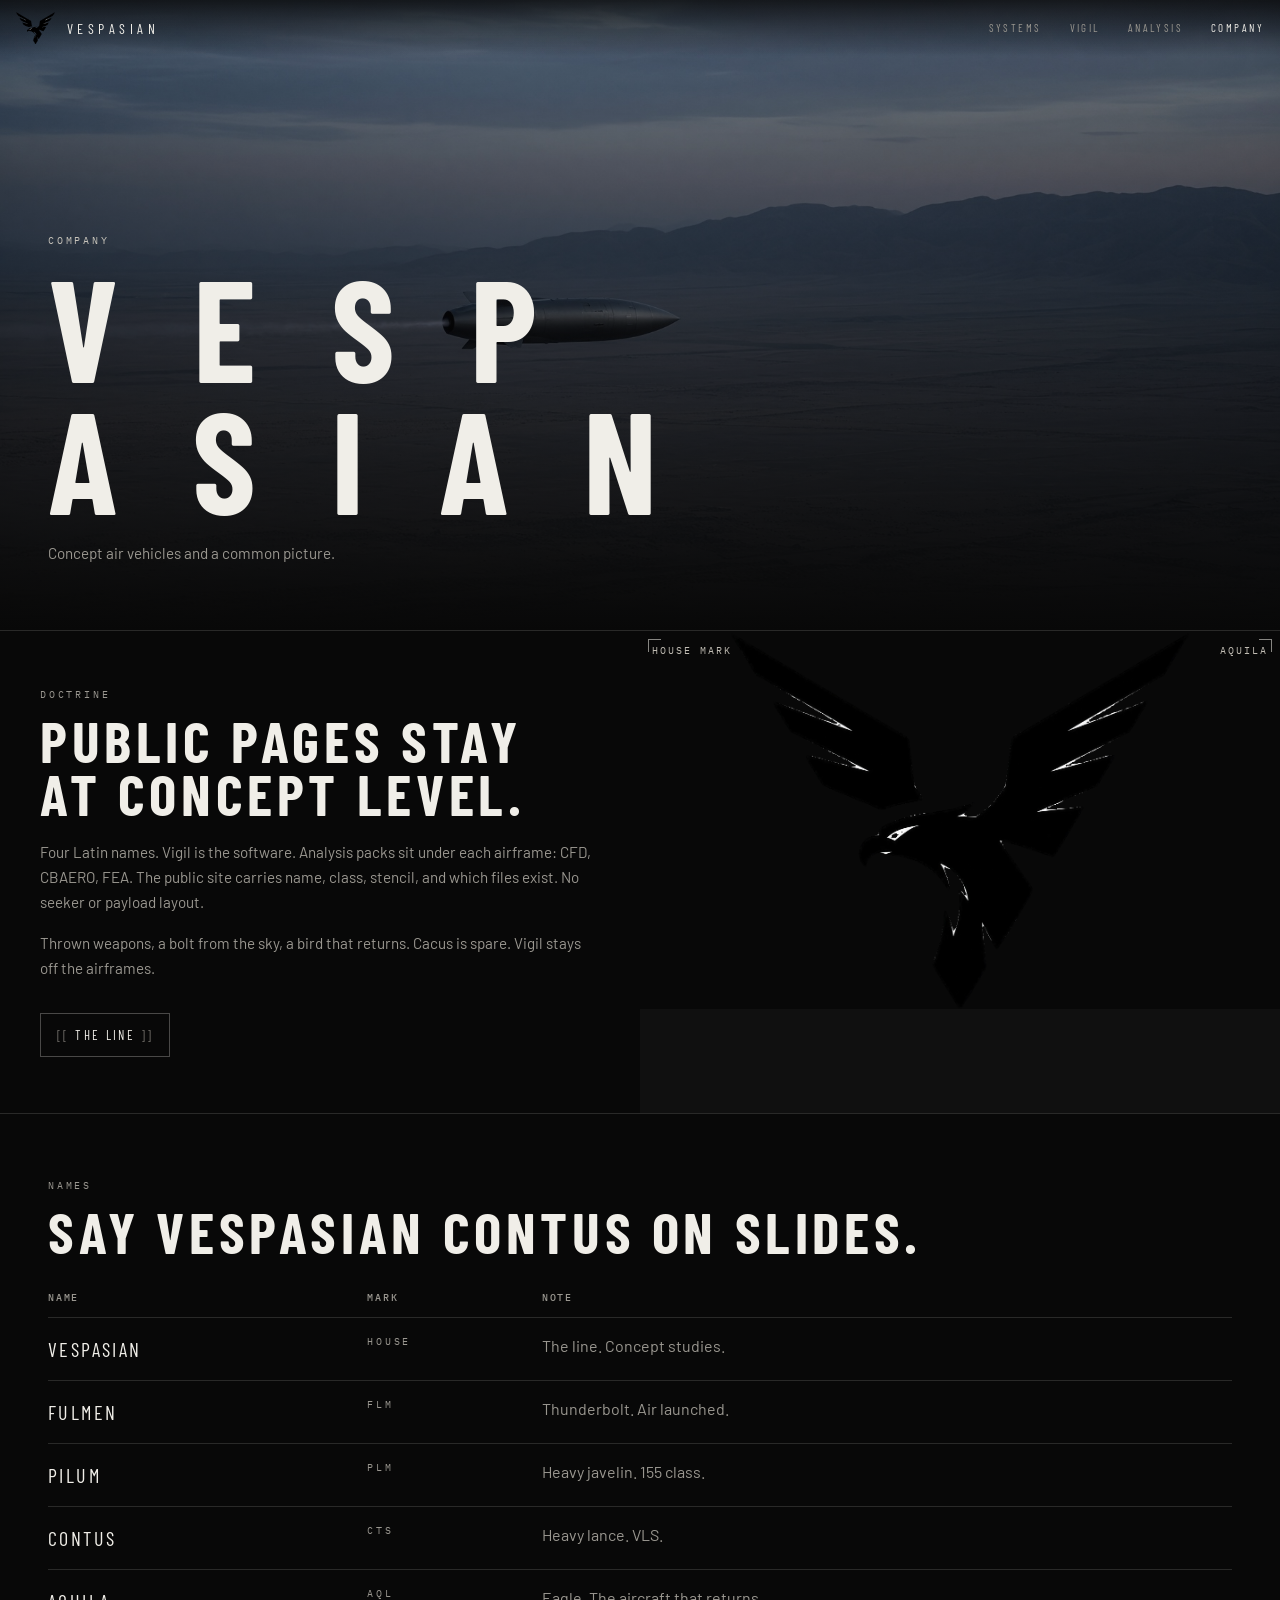
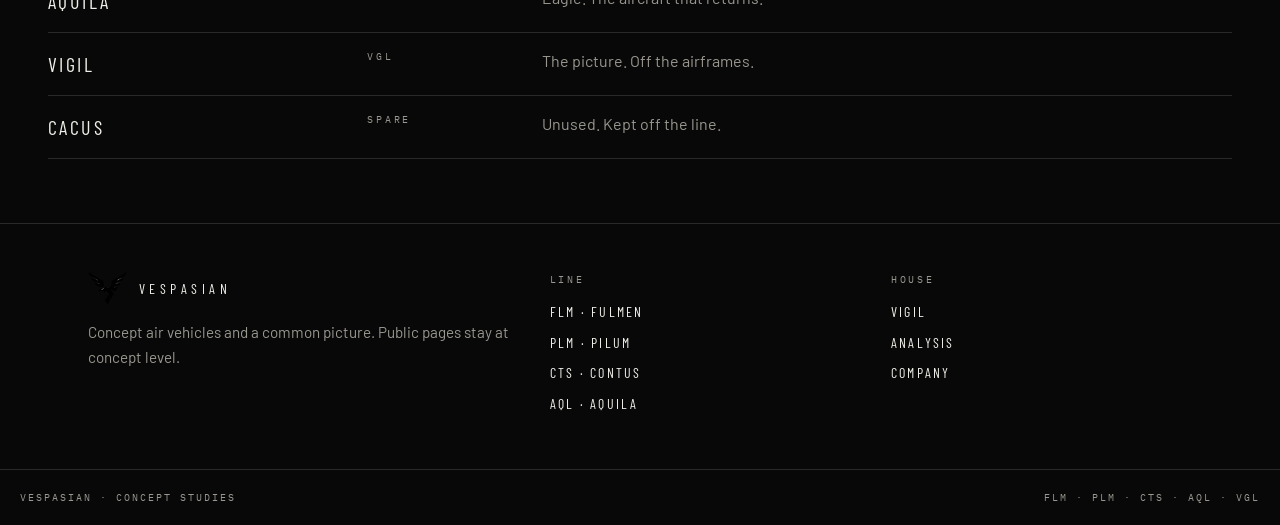
==== company/index.html @ 22c021a6 "Publish VESPASIAN concept site as GitHub Pages homepage Replace the single-file study page with the " ====
<!DOCTYPE html>
<html lang="en">
<head>
  <meta charset="utf-8">
  <meta name="viewport" content="width=device-width, initial-scale=1">
  <title>Company · VESPASIAN</title>
  <meta name="description" content="Vespasian. Concept air vehicles and a common picture.">
  <meta property="og:title" content="VESPASIAN">
  <meta property="og:description" content="Vespasian. Concept air vehicles and a common picture.">
  <meta property="og:image" content="/og.jpg">
  <meta property="og:type" content="website">
  <meta name="twitter:card" content="summary_large_image">
  <link rel="icon" href="/favicon.svg" type="image/svg+xml">
  <link rel="preconnect" href="https://fonts.googleapis.com">
  <link rel="preconnect" href="https://fonts.gstatic.com" crossorigin>
  <link href="https://fonts.googleapis.com/css2?family=Barlow+Condensed:wght@500;600&family=Barlow:wght@400;500&family=IBM+Plex+Mono:wght@400;500&display=swap" rel="stylesheet">
  <link rel="stylesheet" href="/css/site.css">
</head>
<body>

<header class="site-header" data-header>
  <div class="header-bar">
    <a class="brand" href="/">
      <img src="/logo-eagle.png" alt="">
      <span>Vespasian</span>
    </a>
    <nav class="nav-desktop">
      <a href="/systems/" class="">Systems</a><a href="/vigil/" class="">Vigil</a><a href="/analysis/" class="">Analysis</a><a href="/company/" class="is-active">Company</a>
    </nav>
    <button class="menu-btn" type="button" data-menu aria-expanded="false" aria-label="Open menu">
      <svg viewBox="0 0 24 24"><path d="M4 7h16M4 12h16M4 17h16"/></svg>
    </button>
  </div>
  <div class="nav-mobile" data-nav-mobile>
    <a class="big" href="/systems/">Systems</a><a class="big" href="/vigil/">Vigil</a><a class="big" href="/analysis/">Analysis</a><a class="big" href="/company/">Company</a>
    <div class="nav-grid">
      <a href="/systems/fulmen/"><div class="kicker">FLM</div><div class="display" style="font-size:1.5rem;letter-spacing:.1em;margin-top:.25rem">Fulmen</div></a><a href="/systems/pilum/"><div class="kicker">PLM</div><div class="display" style="font-size:1.5rem;letter-spacing:.1em;margin-top:.25rem">Pilum</div></a><a href="/systems/contus/"><div class="kicker">CTS</div><div class="display" style="font-size:1.5rem;letter-spacing:.1em;margin-top:.25rem">Contus</div></a><a href="/systems/aquila/"><div class="kicker">AQL</div><div class="display" style="font-size:1.5rem;letter-spacing:.1em;margin-top:.25rem">Aquila</div></a>
    </div>
  </div>
</header>

<main>
  <section class="hero short">
    <img class="hero-media" src="/images/hero-range.jpg" alt="">
    <div class="hero-shade"></div>
    <div class="hero-copy">
      <div class="kicker accent">Company</div>
      <h1>V E S P A S I A N</h1>
      <p class="lede mt-4">Concept air vehicles and a common picture.</p>
    </div>
  </section>
  <section class="split split-2">
    <div class="split-copy">
      <div class="kicker">Doctrine</div>
      <h2 class="title-lg mt-3">Public pages stay at concept level.</h2>
      <p class="lede mt-5">Four Latin names. Vigil is the software. Analysis packs sit under each airframe: CFD, CBAERO, FEA. The public site carries name, class, stencil, and which files exist. No seeker or payload layout.</p>
      <p class="lede mt-4">Thrown weapons, a bolt from the sky, a bird that returns. Cacus is spare. Vigil stays off the airframes.</p>
      <div class="actions"><a class="bracket" href="/systems/">The line</a></div>
    </div>
    <div class="frame "><span class="frame-label">House mark</span><span class="frame-meta">Aquila</span><div style="min-height:42vh;display:flex;align-items:center;justify-content:center;background:var(--bg)"><img src="/logo-eagle.png" alt="Vespasian eagle" style="height:12rem;width:auto"></div></div>
  </section>
  <section class="wrap" style="border-top:1px solid var(--line)">
    <div class="kicker">Names</div>
    <h2 class="title-lg mt-3">Say Vespasian Contus on slides.</h2>
    <div class="scroll mt-5">
      <table>
        <thead><tr><th>Name</th><th>Mark</th><th>Note</th></tr></thead>
        <tbody>
          <tr><td class="name">Vespasian</td><td class="kicker">House</td><td class="muted">The line. Concept studies.</td></tr>
          <tr><td class="name">Fulmen</td><td class="kicker">FLM</td><td class="muted">Thunderbolt. Air launched.</td></tr>
          <tr><td class="name">Pilum</td><td class="kicker">PLM</td><td class="muted">Heavy javelin. 155 class.</td></tr>
          <tr><td class="name">Contus</td><td class="kicker">CTS</td><td class="muted">Heavy lance. VLS.</td></tr>
          <tr><td class="name">Aquila</td><td class="kicker">AQL</td><td class="muted">Eagle. The aircraft that returns.</td></tr>
          <tr><td class="name">Vigil</td><td class="kicker">VGL</td><td class="muted">The picture. Off the airframes.</td></tr>
          <tr><td class="name">Cacus</td><td class="kicker">Spare</td><td class="muted">Unused. Kept off the line.</td></tr>
        </tbody>
      </table>
    </div>
  </section>
</main>

<footer class="site-footer">
  <div class="foot-grid">
    <div>
      <div class="brand"><img src="/logo-eagle.png" alt=""><span>Vespasian</span></div>
      <p class="lede mt-4">Concept air vehicles and a common picture. Public pages stay at concept level.</p>
    </div>
    <div>
      <div class="kicker">Line</div>
      <ul><li><a href="/systems/fulmen/">FLM · Fulmen</a></li><li><a href="/systems/pilum/">PLM · Pilum</a></li><li><a href="/systems/contus/">CTS · Contus</a></li><li><a href="/systems/aquila/">AQL · Aquila</a></li></ul>
    </div>
    <div>
      <div class="kicker">House</div>
      <ul>
        <li><a href="/vigil/">Vigil</a></li>
        <li><a href="/analysis/">Analysis</a></li>
        <li><a href="/company/">Company</a></li>
      </ul>
    </div>
  </div>
  <div class="foot-bar">
    <span>Vespasian · concept studies</span>
    <span>FLM · PLM · CTS · AQL · VGL</span>
  </div>
</footer>
<script type="module" src="/js/site.js"></script>
</body>
</html>
---- css/site.css ----
:root {
  --bg: #080808;
  --bg-elevated: #101010;
  --fg: #f0eee8;
  --muted: #9a9790;
  --subtle: #6e6b66;
  --line: color-mix(in oklab, #f0eee8 14%, transparent);
  --line-strong: color-mix(in oklab, #f0eee8 28%, transparent);
  --accent: #c8c4bb;
  --font-display: "Barlow Condensed", "Arial Narrow", sans-serif;
  --font-sans: "Barlow", "Segoe UI", sans-serif;
  --font-mono: "IBM Plex Mono", ui-monospace, "SF Mono", monospace;
}

* { box-sizing: border-box; }
html { -webkit-font-smoothing: antialiased; background: var(--bg); color: var(--fg); scroll-behavior: smooth; }
body { margin: 0; background: var(--bg); color: var(--fg); font-family: var(--font-sans); line-height: 1.5; }
img, video { max-width: 100%; display: block; }
button { font: inherit; color: inherit; background: none; border: 0; cursor: pointer; }
a { color: inherit; text-decoration: none; }
h1, h2, h3, h4 {
  font-family: var(--font-display);
  text-transform: uppercase;
  letter-spacing: 0.08em;
  line-height: 0.92;
  text-wrap: balance;
  margin: 0;
}
p { margin: 0; text-wrap: pretty; }
::selection { background: var(--fg); color: var(--bg); }

.kicker {
  font-family: var(--font-mono);
  font-size: 10px;
  letter-spacing: 0.28em;
  text-transform: uppercase;
  color: var(--muted);
}
.kicker.accent { color: var(--accent); }
.lede { max-width: 36rem; font-size: 0.95rem; line-height: 1.65; color: var(--muted); }
.muted { color: var(--muted); }
.display { font-family: var(--font-display); text-transform: uppercase; }

.wrap { padding: 4rem 1.25rem; }
@media (min-width: 640px) { .wrap { padding-left: 2rem; padding-right: 2rem; } }
@media (min-width: 1024px) { .wrap { padding-left: 3rem; padding-right: 3rem; } }

.site-header {
  position: fixed; inset: 0 0 auto; z-index: 50;
  background: linear-gradient(to bottom, color-mix(in oklab, var(--bg) 80%, transparent), transparent);
  transition: background 0.2s, border-color 0.2s;
}
.site-header.is-scrolled,
.site-header.is-open {
  background: color-mix(in oklab, var(--bg) 95%, transparent);
  border-bottom: 1px solid var(--line);
}
.header-bar {
  display: flex; align-items: center; justify-content: space-between;
  height: 3.5rem; padding: 0 1rem; gap: 1rem;
}
.brand { display: flex; align-items: center; gap: 0.75rem; }
.brand img { height: 2rem; width: auto; }
.brand span { font-family: var(--font-display); font-size: 0.875rem; letter-spacing: 0.32em; text-transform: uppercase; }
.nav-desktop { display: none; gap: 1.75rem; }
.nav-desktop a {
  font-family: var(--font-display);
  font-size: 11px;
  letter-spacing: 0.22em;
  text-transform: uppercase;
  color: var(--muted);
}
.nav-desktop a:hover,
.nav-desktop a.is-active { color: var(--fg); }
.menu-btn {
  width: 2.75rem; height: 2.75rem;
  border: 1px solid var(--line);
  display: inline-flex; align-items: center; justify-content: center;
}
.menu-btn svg { width: 1rem; height: 1rem; stroke: currentColor; fill: none; stroke-width: 1.6; }
.nav-mobile {
  display: none;
  min-height: calc(100svh - 3.5rem);
  background: var(--bg);
  padding: 1.5rem 1.5rem 2.5rem;
  flex-direction: column;
}
.site-header.is-open .nav-mobile { display: flex; }
.nav-mobile a.big {
  display: block;
  font-family: var(--font-display);
  font-size: 1.875rem;
  letter-spacing: 0.12em;
  text-transform: uppercase;
  border-bottom: 1px solid var(--line);
  padding: 1rem 0;
}
.nav-grid { margin-top: 2rem; display: grid; grid-template-columns: 1fr 1fr; gap: 1px; background: var(--line); }
.nav-grid a { background: var(--bg); padding: 1.25rem 1rem; }
@media (min-width: 768px) {
  .nav-desktop { display: flex; }
  .menu-btn, .nav-mobile { display: none !important; }
}

.hero {
  position: relative;
  min-height: 100svh;
  display: flex;
  align-items: flex-end;
  overflow: hidden;
}
.hero.mid { min-height: 78svh; }
.hero.short { min-height: 70svh; }
.hero-media { position: absolute; inset: 0; width: 100%; height: 100%; object-fit: cover; }
.hero-shade { position: absolute; inset: 0; background: linear-gradient(to top, var(--bg), color-mix(in oklab, var(--bg) 55%, transparent) 50%, color-mix(in oklab, var(--bg) 20%, transparent)); }
.hero-copy { position: relative; z-index: 1; width: 100%; padding: 6rem 1.25rem 4rem; }
@media (min-width: 640px) { .hero-copy { padding-left: 2rem; padding-right: 2rem; } }
@media (min-width: 1024px) { .hero-copy { padding-left: 3rem; padding-right: 3rem; } }
.hero h1 {
  margin-top: 0.75rem;
  font-size: clamp(3.2rem, 12vw, 9rem);
  letter-spacing: 0.16em;
}
.hero .sub {
  margin-top: 0.5rem;
  font-family: var(--font-display);
  letter-spacing: 0.34em;
  text-transform: uppercase;
  color: var(--muted);
  font-size: 0.95rem;
}

.ticker {
  display: flex; flex-wrap: wrap; align-items: center; justify-content: space-between;
  gap: 0.75rem; border-block: 1px solid var(--line);
  padding: 0.75rem 1.25rem;
  font-family: var(--font-mono); font-size: 10px; letter-spacing: 0.22em;
  text-transform: uppercase; color: var(--muted);
}

.split { display: grid; border-top: 1px solid var(--line); }
@media (min-width: 1024px) { .split-2 { grid-template-columns: 1fr 1fr; } }
.split > * { min-width: 0; }
.split-copy { display: flex; flex-direction: column; justify-content: center; padding: 3.5rem 1.25rem; }
@media (min-width: 640px) { .split-copy { padding: 3.5rem 2.5rem; } }

.frame {
  position: relative;
  overflow: hidden;
  min-height: 48vh;
  background: var(--bg-elevated);
}
.frame img, .frame canvas, .frame video { width: 100%; height: 100%; object-fit: cover; min-height: inherit; }
.frame-label, .frame-meta {
  position: absolute; z-index: 2;
  font-family: var(--font-mono); font-size: 10px; letter-spacing: 0.2em;
  text-transform: uppercase; color: var(--accent);
  mix-blend-mode: difference;
}
.frame-label { top: 0.75rem; left: 0.75rem; }
.frame-meta { top: 0.75rem; right: 0.75rem; }
.frame::before, .frame::after {
  content: ""; position: absolute; z-index: 2; width: 12px; height: 12px;
  border: 1px solid color-mix(in oklab, var(--fg) 55%, transparent);
  pointer-events: none;
}
.frame::before { top: 8px; left: 8px; border-right: 0; border-bottom: 0; }
.frame::after { top: 8px; right: 8px; border-left: 0; border-bottom: 0; }

.bracket {
  display: inline-flex; align-items: center; justify-content: center;
  min-height: 2.75rem; padding: 0 1rem;
  font-family: var(--font-display); font-size: 13px; letter-spacing: 0.18em;
  text-transform: uppercase;
  border: 1px solid var(--line-strong);
  gap: 0.35rem;
}
.bracket::before { content: "[["; color: var(--subtle); }
.bracket::after { content: "]]"; color: var(--subtle); }
.bracket:hover { background: var(--fg); color: var(--bg); }
.bracket.solid { background: var(--fg); color: var(--bg); border-color: var(--fg); }
.bracket.solid:hover { background: transparent; color: var(--fg); }
.actions { display: flex; flex-wrap: wrap; gap: 0.75rem; margin-top: 2rem; }

.specs {
  display: grid; grid-template-columns: 1fr 1fr; gap: 1px; background: var(--line);
  margin-top: 2rem;
}
.specs > div { background: var(--bg); padding: 1.1rem 1rem; }
.specs dt { font-family: var(--font-mono); font-size: 10px; letter-spacing: 0.22em; text-transform: uppercase; color: var(--muted); }
.specs dd { margin: 0.35rem 0 0; font-family: var(--font-display); font-size: 1.5rem; letter-spacing: 0.06em; text-transform: uppercase; }

.hl { display: grid; grid-template-columns: 1fr 1fr; gap: 1px; background: var(--line); }
.hl > div { background: var(--bg); padding: 2rem 1.25rem; }
.hl dt { font-family: var(--font-mono); font-size: 10px; letter-spacing: 0.22em; text-transform: uppercase; color: var(--muted); }
.hl dd { margin: 0.5rem 0 0; font-family: var(--font-display); font-size: 1.875rem; letter-spacing: 0.06em; text-transform: uppercase; }

.cards { display: grid; gap: 1px; background: var(--line); }
@media (min-width: 768px) { .cards-3 { grid-template-columns: repeat(3, 1fr); } .cards-2 { grid-template-columns: 1fr 1fr; } }
.cards article { background: var(--bg); padding: 2rem 1.25rem; }
.cards h3 { font-size: 1.5rem; letter-spacing: 0.1em; margin-top: 1rem; }

.line-grid { display: grid; border-top: 1px solid var(--line); }
@media (min-width: 640px) { .line-grid { grid-template-columns: 1fr 1fr; } }
.line-card { border-bottom: 1px solid var(--line); color: inherit; }
@media (min-width: 640px) { .line-card:nth-child(odd) { border-right: 1px solid var(--line); } }
.line-card img { height: 42vh; width: 100%; object-fit: cover; transition: transform 0.5s; }
.line-card:hover img { transform: scale(1.03); }
.line-card .cap { border-top: 1px solid var(--line); padding: 1.5rem 1.25rem; }
.line-card h2 { margin-top: 0.5rem; font-size: 2.25rem; letter-spacing: 0.16em; }

.gallery { display: grid; gap: 1px; background: var(--line); }
@media (min-width: 768px) { .gallery { grid-template-columns: repeat(3, 1fr); } }
.gallery figure { margin: 0; background: var(--bg); }
.gallery img { height: 36vh; width: 100%; object-fit: cover; }
.gallery figcaption {
  padding: 0.85rem 1rem;
  font-family: var(--font-mono); font-size: 10px; letter-spacing: 0.18em;
  text-transform: uppercase; color: var(--muted);
}

table { width: 100%; border-collapse: collapse; min-width: 28rem; text-align: left; }
th {
  font-family: var(--font-mono); font-size: 10px; letter-spacing: 0.18em;
  text-transform: uppercase; color: var(--muted); font-weight: 500;
  padding: 0.75rem 1rem 0.75rem 0; border-bottom: 1px solid var(--line);
}
td { padding: 1rem 1rem 1rem 0; border-bottom: 1px solid var(--line); vertical-align: top; }
td.name { font-family: var(--font-display); font-size: 1.25rem; letter-spacing: 0.12em; text-transform: uppercase; }
.scroll { overflow-x: auto; }

.chart {
  border: 1px solid var(--line);
  padding: 1.25rem;
  background: var(--bg-elevated);
}
.chart h3 { font-size: 1.35rem; letter-spacing: 0.1em; }
.chart p { margin-top: 0.4rem; font-size: 0.8rem; color: var(--muted); }
.chart canvas { width: 100%; height: 260px; margin-top: 1rem; display: block; }

.viewer-switch { display: flex; flex-wrap: wrap; gap: 0.5rem; margin-bottom: 0.75rem; }
.viewer-switch .bracket.is-on { background: var(--fg); color: var(--bg); }
.viewer canvas { height: 380px; width: 100%; cursor: grab; background: #0c0c0c; display: block; }
.viewer canvas:active { cursor: grabbing; }

.site-footer { border-top: 1px solid var(--line); }
.foot-grid {
  display: grid; gap: 2.5rem; padding: 3rem 1.25rem;
  max-width: 72rem; margin: 0 auto;
}
@media (min-width: 768px) { .foot-grid { grid-template-columns: 1.4fr 1fr 1fr; padding-left: 1.5rem; padding-right: 1.5rem; } }
.foot-grid ul { list-style: none; margin: 0.75rem 0 0; padding: 0; }
.foot-grid li { margin: 0.4rem 0; }
.foot-grid a {
  font-family: var(--font-display); font-size: 0.875rem;
  letter-spacing: 0.16em; text-transform: uppercase;
}
.foot-grid a:hover { color: var(--accent); }
.foot-bar {
  display: flex; flex-wrap: wrap; justify-content: space-between; gap: 0.75rem;
  border-top: 1px solid var(--line); padding: 1.25rem 1.25rem;
  font-family: var(--font-mono); font-size: 10px; letter-spacing: 0.2em;
  text-transform: uppercase; color: var(--muted);
}

.pt-nav { padding-top: 3.5rem; }
.title-xl { font-size: clamp(2.6rem, 7vw, 4.6rem); letter-spacing: 0.08em; }
.title-lg { font-size: clamp(2.1rem, 5vw, 3.6rem); letter-spacing: 0.08em; }
.mt-3 { margin-top: 0.75rem; }
.mt-4 { margin-top: 1rem; }
.mt-5 { margin-top: 1.25rem; }
.rev { }
@media (min-width: 1024px) { .rev .frame { order: 2; } }

@media (prefers-reduced-motion: reduce) {
  html { scroll-behavior: auto; }
  .line-card img { transition: none; }
}
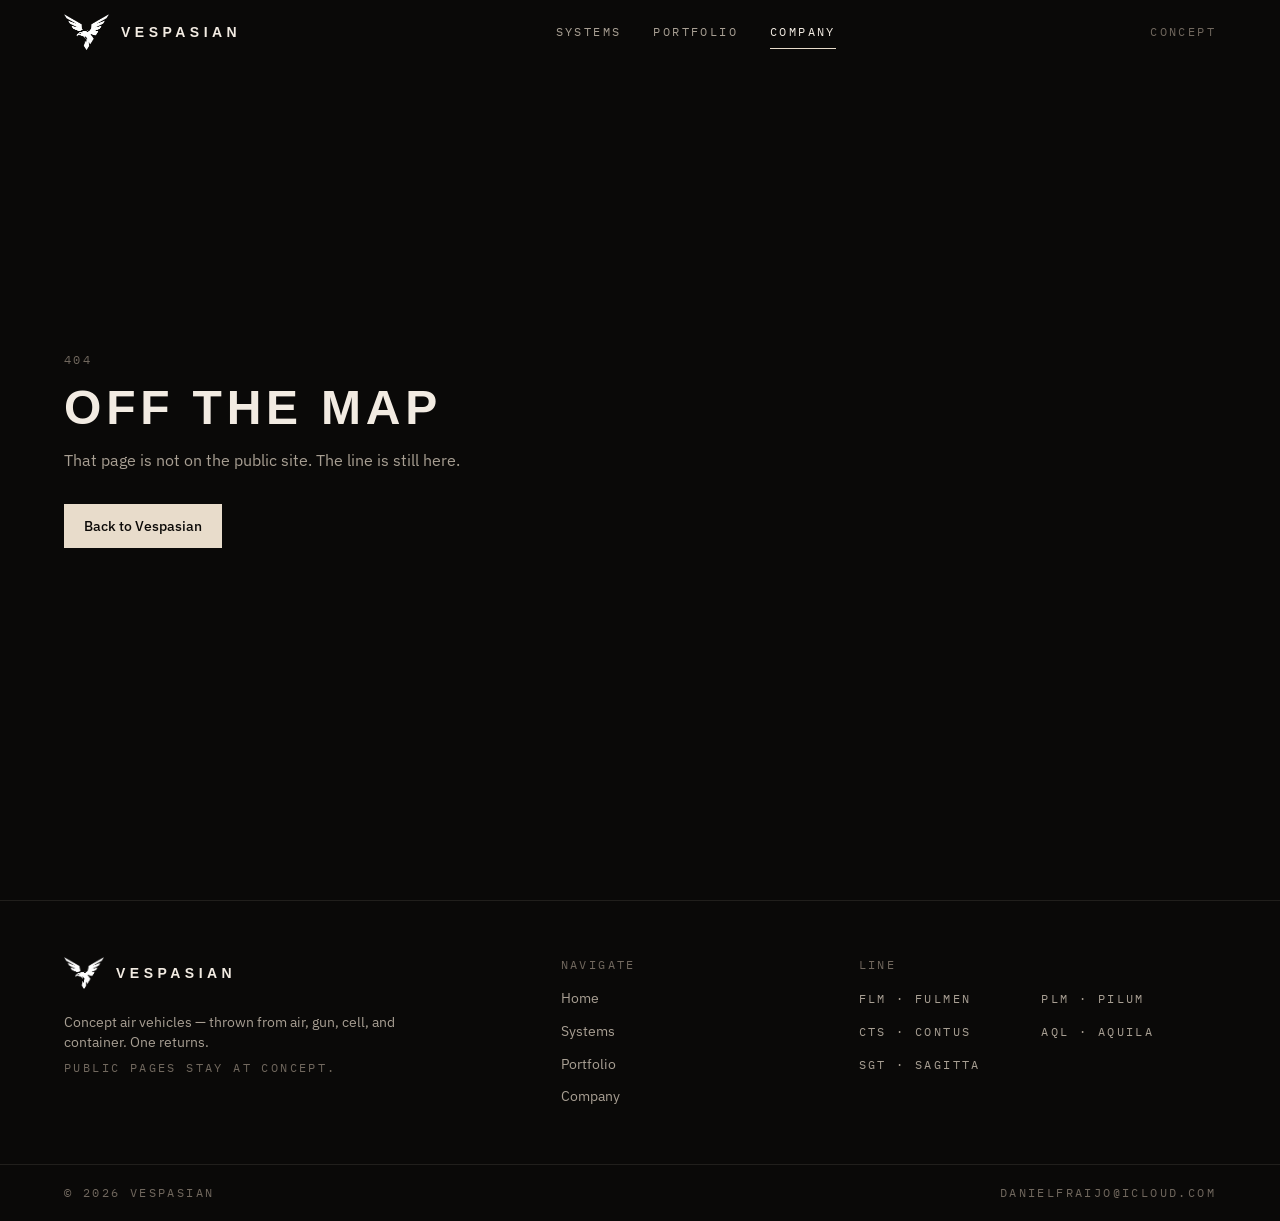
==== commit 20295457: "Publish Vespasian Roman concept site Static export of the public concept pages: five airframes, port" ====
--- a/company/index.html
+++ b/company/index.html
@@ -1,108 +1 @@
-<!DOCTYPE html>
-<html lang="en">
-<head>
-  <meta charset="utf-8">
-  <meta name="viewport" content="width=device-width, initial-scale=1">
-  <title>Company · VESPASIAN</title>
-  <meta name="description" content="Vespasian. Concept air vehicles and a common picture.">
-  <meta property="og:title" content="VESPASIAN">
-  <meta property="og:description" content="Vespasian. Concept air vehicles and a common picture.">
-  <meta property="og:image" content="/og.jpg">
-  <meta property="og:type" content="website">
-  <meta name="twitter:card" content="summary_large_image">
-  <link rel="icon" href="/favicon.svg" type="image/svg+xml">
-  <link rel="preconnect" href="https://fonts.googleapis.com">
-  <link rel="preconnect" href="https://fonts.gstatic.com" crossorigin>
-  <link href="https://fonts.googleapis.com/css2?family=Barlow+Condensed:wght@500;600&family=Barlow:wght@400;500&family=IBM+Plex+Mono:wght@400;500&display=swap" rel="stylesheet">
-  <link rel="stylesheet" href="/css/site.css">
-</head>
-<body>
-
-<header class="site-header" data-header>
-  <div class="header-bar">
-    <a class="brand" href="/">
-      <img src="/logo-eagle.png" alt="">
-      <span>Vespasian</span>
-    </a>
-    <nav class="nav-desktop">
-      <a href="/systems/" class="">Systems</a><a href="/vigil/" class="">Vigil</a><a href="/analysis/" class="">Analysis</a><a href="/company/" class="is-active">Company</a>
-    </nav>
-    <button class="menu-btn" type="button" data-menu aria-expanded="false" aria-label="Open menu">
-      <svg viewBox="0 0 24 24"><path d="M4 7h16M4 12h16M4 17h16"/></svg>
-    </button>
-  </div>
-  <div class="nav-mobile" data-nav-mobile>
-    <a class="big" href="/systems/">Systems</a><a class="big" href="/vigil/">Vigil</a><a class="big" href="/analysis/">Analysis</a><a class="big" href="/company/">Company</a>
-    <div class="nav-grid">
-      <a href="/systems/fulmen/"><div class="kicker">FLM</div><div class="display" style="font-size:1.5rem;letter-spacing:.1em;margin-top:.25rem">Fulmen</div></a><a href="/systems/pilum/"><div class="kicker">PLM</div><div class="display" style="font-size:1.5rem;letter-spacing:.1em;margin-top:.25rem">Pilum</div></a><a href="/systems/contus/"><div class="kicker">CTS</div><div class="display" style="font-size:1.5rem;letter-spacing:.1em;margin-top:.25rem">Contus</div></a><a href="/systems/aquila/"><div class="kicker">AQL</div><div class="display" style="font-size:1.5rem;letter-spacing:.1em;margin-top:.25rem">Aquila</div></a>
-    </div>
-  </div>
-</header>
-
-<main>
-  <section class="hero short">
-    <img class="hero-media" src="/images/hero-range.jpg" alt="">
-    <div class="hero-shade"></div>
-    <div class="hero-copy">
-      <div class="kicker accent">Company</div>
-      <h1>V E S P A S I A N</h1>
-      <p class="lede mt-4">Concept air vehicles and a common picture.</p>
-    </div>
-  </section>
-  <section class="split split-2">
-    <div class="split-copy">
-      <div class="kicker">Doctrine</div>
-      <h2 class="title-lg mt-3">Public pages stay at concept level.</h2>
-      <p class="lede mt-5">Four Latin names. Vigil is the software. Analysis packs sit under each airframe: CFD, CBAERO, FEA. The public site carries name, class, stencil, and which files exist. No seeker or payload layout.</p>
-      <p class="lede mt-4">Thrown weapons, a bolt from the sky, a bird that returns. Cacus is spare. Vigil stays off the airframes.</p>
-      <div class="actions"><a class="bracket" href="/systems/">The line</a></div>
-    </div>
-    <div class="frame "><span class="frame-label">House mark</span><span class="frame-meta">Aquila</span><div style="min-height:42vh;display:flex;align-items:center;justify-content:center;background:var(--bg)"><img src="/logo-eagle.png" alt="Vespasian eagle" style="height:12rem;width:auto"></div></div>
-  </section>
-  <section class="wrap" style="border-top:1px solid var(--line)">
-    <div class="kicker">Names</div>
-    <h2 class="title-lg mt-3">Say Vespasian Contus on slides.</h2>
-    <div class="scroll mt-5">
-      <table>
-        <thead><tr><th>Name</th><th>Mark</th><th>Note</th></tr></thead>
-        <tbody>
-          <tr><td class="name">Vespasian</td><td class="kicker">House</td><td class="muted">The line. Concept studies.</td></tr>
-          <tr><td class="name">Fulmen</td><td class="kicker">FLM</td><td class="muted">Thunderbolt. Air launched.</td></tr>
-          <tr><td class="name">Pilum</td><td class="kicker">PLM</td><td class="muted">Heavy javelin. 155 class.</td></tr>
-          <tr><td class="name">Contus</td><td class="kicker">CTS</td><td class="muted">Heavy lance. VLS.</td></tr>
-          <tr><td class="name">Aquila</td><td class="kicker">AQL</td><td class="muted">Eagle. The aircraft that returns.</td></tr>
-          <tr><td class="name">Vigil</td><td class="kicker">VGL</td><td class="muted">The picture. Off the airframes.</td></tr>
-          <tr><td class="name">Cacus</td><td class="kicker">Spare</td><td class="muted">Unused. Kept off the line.</td></tr>
-        </tbody>
-      </table>
-    </div>
-  </section>
-</main>
-
-<footer class="site-footer">
-  <div class="foot-grid">
-    <div>
-      <div class="brand"><img src="/logo-eagle.png" alt=""><span>Vespasian</span></div>
-      <p class="lede mt-4">Concept air vehicles and a common picture. Public pages stay at concept level.</p>
-    </div>
-    <div>
-      <div class="kicker">Line</div>
-      <ul><li><a href="/systems/fulmen/">FLM · Fulmen</a></li><li><a href="/systems/pilum/">PLM · Pilum</a></li><li><a href="/systems/contus/">CTS · Contus</a></li><li><a href="/systems/aquila/">AQL · Aquila</a></li></ul>
-    </div>
-    <div>
-      <div class="kicker">House</div>
-      <ul>
-        <li><a href="/vigil/">Vigil</a></li>
-        <li><a href="/analysis/">Analysis</a></li>
-        <li><a href="/company/">Company</a></li>
-      </ul>
-    </div>
-  </div>
-  <div class="foot-bar">
-    <span>Vespasian · concept studies</span>
-    <span>FLM · PLM · CTS · AQL · VGL</span>
-  </div>
-</footer>
-<script type="module" src="/js/site.js"></script>
-</body>
-</html>
+<!DOCTYPE html><html lang="en" class="dark antialiased"><head><meta charSet="utf-8"/><meta name="viewport" content="width=device-width, initial-scale=1"/><link rel="preload" as="image" href="/brand/logo-on-dark.png"/><link rel="preload" as="image" href="/brand/logo-on-light.png"/><link rel="preload" as="image" href="/brand/lockup-on-dark.png"/><link rel="preload" as="image" href="/brand/lockup-on-light.png"/><link rel="stylesheet" href="/assets/styles-CxyFkGyD.css" data-precedence="default"/><title>Company · VESPASIAN</title><meta name="theme-color" content="#0a0908"/><meta name="color-scheme" content="dark"/><meta name="description" content="Vespasian — concept air vehicles. Mission, approach, contact."/><link rel="modulepreload" href="/assets/index-DXfCRD7B.js"/><link rel="modulepreload" href="/assets/with-selector-DN3lmfWr.js"/><link rel="modulepreload" href="/assets/company-16XFg6g1.js"/><link rel="modulepreload" href="/assets/reveal-Dgh68DpT.js"/><link rel="modulepreload" href="/assets/button-BA34Us0D.js"/><link rel="icon" type="image/png" href="/brand/icon-eagle.png"/><link rel="icon" type="image/svg+xml" href="/favicon.svg"/></head><body class="bg-canvas text-ink"><div class="flex min-h-dvh flex-col bg-canvas text-ink"><a href="#main" class="sr-only focus:not-sr-only focus:fixed focus:left-4 focus:top-4 focus:z-50 focus:bg-bone focus:px-4 focus:py-2 focus:text-sm focus:text-on-bone">Skip to content</a><header class="fixed inset-x-0 top-0 z-50 border-b transition-[background-color,border-color,backdrop-filter] duration-200 border-transparent bg-transparent"><div class="page flex h-16 items-center justify-between gap-4"><a aria-label="Vespasian home" href="/" class="group flex items-center gap-3 text-ink"><span class="brand-mark relative inline-block shrink-0 aspect-[5/4] h-9 w-auto transition-transform duration-200 group-hover:scale-105" aria-hidden="true"><img src="/brand/logo-on-dark.png" alt="" class="brand-mark-dark absolute inset-0 h-full w-full object-contain"/><img src="/brand/logo-on-light.png" alt="" class="brand-mark-light absolute inset-0 h-full w-full object-contain"/></span><span class="font-headline text-sm font-semibold uppercase tracking-mark">Vespasian</span></a><nav class="hidden items-center gap-8 md:flex" aria-label="Primary"><a href="/systems" class="relative py-2 font-mono text-xs uppercase tracking-label transition-colors duration-150 text-mist hover:text-ink">Systems<span class="absolute inset-x-0 -bottom-px h-px bg-bone transition-opacity duration-150 opacity-0"></span></a><a href="/portfolio" class="relative py-2 font-mono text-xs uppercase tracking-label transition-colors duration-150 text-mist hover:text-ink">Portfolio<span class="absolute inset-x-0 -bottom-px h-px bg-bone transition-opacity duration-150 opacity-0"></span></a><a aria-current="page" class="relative py-2 font-mono text-xs uppercase tracking-label transition-colors duration-150 text-ink active" href="/company" data-status="active">Company<span class="absolute inset-x-0 -bottom-px h-px bg-bone transition-opacity duration-150 opacity-100"></span></a></nav><div class="hidden items-center gap-4 md:flex"><span class="font-mono text-xs uppercase tracking-label text-dim">Concept</span></div><button type="button" class="inline-flex size-11 items-center justify-center text-ink md:hidden" aria-expanded="false" aria-controls="mobile-nav" aria-label="Open menu"><svg xmlns="http://www.w3.org/2000/svg" width="24" height="24" viewBox="0 0 24 24" fill="none" stroke="currentColor" stroke-width="2" stroke-linecap="round" stroke-linejoin="round" class="lucide lucide-menu size-5" aria-hidden="true"><path d="M4 12h16"></path><path d="M4 18h16"></path><path d="M4 6h16"></path></svg></button></div></header><div class="flex-1"><!--$--><main id="main" class="pt-16"><section class="page py-14 md:py-20"><p class="font-mono text-xs uppercase tracking-label text-bronze">Company</p><h1 class="mt-4 font-headline text-5xl font-semibold uppercase tracking-display md:text-7xl">Vespasian</h1><p class="mt-6 max-w-2xl text-lg text-mist">Concept air vehicles — thrown from air, gun, cell, and container. One returns.</p><p class="mt-4 max-w-2xl text-sm leading-relaxed text-mist">House mark Aquila — white on dark, black on bone. Public pages stay at concept.</p><div class="mt-8 flex flex-wrap gap-3"><a href="/systems" class="inline-flex items-center justify-center gap-2 font-medium transition-[color,background-color,border-color,transform,opacity] duration-150 ease-out focus-visible:outline-2 focus-visible:outline-offset-3 focus-visible:outline-bone disabled:pointer-events-none disabled:opacity-40 active:not-disabled:scale-[0.96] bg-bone text-on-bone hover:bg-ink h-11 px-5 text-sm">Systems</a><a href="/portfolio" class="inline-flex items-center justify-center gap-2 font-medium transition-[color,background-color,border-color,transform,opacity] duration-150 ease-out focus-visible:outline-2 focus-visible:outline-offset-3 focus-visible:outline-bone disabled:pointer-events-none disabled:opacity-40 active:not-disabled:scale-[0.96] border border-hair-strong bg-transparent text-ink hover:border-ink/40 hover:bg-raised h-11 px-5 text-sm">Daniel Fraijo</a></div></section><section aria-labelledby="mark-h"><div class="grid md:grid-cols-2"><div class="flex flex-col items-center justify-center gap-5 bg-canvas px-8 py-16"><span class="brand-mark relative inline-block shrink-0 aspect-[5/4] h-36 w-auto md:h-44" aria-hidden="true"><img src="/brand/lockup-on-dark.png" alt="" class="brand-mark-dark absolute inset-0 h-full w-full object-contain"/><img src="/brand/lockup-on-light.png" alt="" class="brand-mark-light absolute inset-0 h-full w-full object-contain"/></span><p class="font-mono text-xs uppercase tracking-label text-dim">White mark · dark field</p></div><div class="on-light flex flex-col items-center justify-center gap-5 bg-bone px-8 py-16"><span class="brand-mark relative inline-block shrink-0 aspect-[5/4] h-36 w-auto md:h-44" aria-hidden="true"><img src="/brand/lockup-on-dark.png" alt="" class="brand-mark-dark absolute inset-0 h-full w-full object-contain"/><img src="/brand/lockup-on-light.png" alt="" class="brand-mark-light absolute inset-0 h-full w-full object-contain"/></span><p class="font-mono text-xs uppercase tracking-label text-on-bone/50">Black mark · bone field</p></div></div><div class="border-y border-hair bg-raised"><div class="page py-10 md:py-12"><p id="mark-h" class="font-mono text-xs uppercase tracking-label text-dim">House mark</p><h2 class="mt-3 font-headline text-3xl font-semibold uppercase tracking-display">Eagle on the field</h2><p class="mt-4 max-w-prose text-sm leading-relaxed text-mist">The wreath sits with the bird. The file swaps with the field — light mark on canvas, dark mark on bone. Aquila is the airframe that returns; the wreath is the house. Cacus stays spare.</p></div></div></section><section class="border-b border-hair"><div class="page grid gap-px bg-hair py-0 md:grid-cols-3"><div class="reveal bg-canvas p-8" style="transition-delay:0ms"><p class="font-mono text-xs uppercase tracking-label text-dim">Approach · <!-- -->01</p><h2 class="mt-4 font-headline text-2xl font-semibold uppercase tracking-display">Concept in public</h2><p class="mt-3 text-sm leading-relaxed text-mist">Name, class, stencil, and the analysis that can sit in the open. Seeker and payload stay off these pages.</p></div><div class="reveal bg-canvas p-8" style="transition-delay:70ms"><p class="font-mono text-xs uppercase tracking-label text-dim">Approach · <!-- -->02</p><h2 class="mt-4 font-headline text-2xl font-semibold uppercase tracking-display">Five airframes</h2><p class="mt-3 text-sm leading-relaxed text-mist">Fulmen, Pilum, Contus, Aquila, Sagitta. A bolt, a javelin, a lance, a bird that returns, an arrow from the box.</p></div><div class="reveal bg-canvas p-8" style="transition-delay:140ms"><p class="font-mono text-xs uppercase tracking-label text-dim">Approach · <!-- -->03</p><h2 class="mt-4 font-headline text-2xl font-semibold uppercase tracking-display">Replace the file</h2><p class="mt-3 text-sm leading-relaxed text-mist">Keep the filenames. Export from the solver. Overwrite. The page frame stays; the numbers move.</p></div></div></section><section class="page py-16 md:py-20" aria-labelledby="names-h"><p class="font-mono text-xs uppercase tracking-label text-bronze">Naming</p><h2 id="names-h" class="mt-3 font-headline text-3xl font-semibold uppercase tracking-display">Latin on the line</h2><p class="mt-3 max-w-prose text-sm text-mist">Thrown weapons, a bolt from the sky, a bird that returns, an arrow from the box. Cacus is spare.</p><div class="mt-10 border-t border-hair"><div class="grid grid-cols-12 gap-3 border-b border-hair py-4"><p class="col-span-5 font-headline text-xl font-semibold uppercase tracking-display md:col-span-4">Vespasian</p><p class="col-span-3 font-mono text-xs uppercase tracking-label text-dim md:col-span-2">House</p><p class="col-span-12 text-sm text-mist md:col-span-6">The line. Concept studies.</p></div><div class="grid grid-cols-12 gap-3 border-b border-hair py-4"><p class="col-span-5 font-headline text-xl font-semibold uppercase tracking-display md:col-span-4">Fulmen</p><p class="col-span-3 font-mono text-xs uppercase tracking-label text-dim md:col-span-2">FLM</p><p class="col-span-12 text-sm text-mist md:col-span-6">Thunderbolt. Air launched.</p></div><div class="grid grid-cols-12 gap-3 border-b border-hair py-4"><p class="col-span-5 font-headline text-xl font-semibold uppercase tracking-display md:col-span-4">Pilum</p><p class="col-span-3 font-mono text-xs uppercase tracking-label text-dim md:col-span-2">PLM</p><p class="col-span-12 text-sm text-mist md:col-span-6">Heavy javelin. 155 class.</p></div><div class="grid grid-cols-12 gap-3 border-b border-hair py-4"><p class="col-span-5 font-headline text-xl font-semibold uppercase tracking-display md:col-span-4">Contus</p><p class="col-span-3 font-mono text-xs uppercase tracking-label text-dim md:col-span-2">CTS</p><p class="col-span-12 text-sm text-mist md:col-span-6">Heavy lance. VLS cell.</p></div><div class="grid grid-cols-12 gap-3 border-b border-hair py-4"><p class="col-span-5 font-headline text-xl font-semibold uppercase tracking-display md:col-span-4">Aquila</p><p class="col-span-3 font-mono text-xs uppercase tracking-label text-dim md:col-span-2">AQL</p><p class="col-span-12 text-sm text-mist md:col-span-6">Eagle. The aircraft that returns.</p></div><div class="grid grid-cols-12 gap-3 border-b border-hair py-4"><p class="col-span-5 font-headline text-xl font-semibold uppercase tracking-display md:col-span-4">Sagitta</p><p class="col-span-3 font-mono text-xs uppercase tracking-label text-dim md:col-span-2">SGT</p><p class="col-span-12 text-sm text-mist md:col-span-6">Arrow. Container-launched cruise.</p></div><div class="grid grid-cols-12 gap-3 border-b border-hair py-4"><p class="col-span-5 font-headline text-xl font-semibold uppercase tracking-display md:col-span-4">Cacus</p><p class="col-span-3 font-mono text-xs uppercase tracking-label text-dim md:col-span-2">Spare</p><p class="col-span-12 text-sm text-mist md:col-span-6">Unused. Kept off the line.</p></div></div></section><section class="border-t border-hair" aria-labelledby="line-h"><div class="page py-16 md:py-20"><p class="font-mono text-xs uppercase tracking-label text-bronze">Currently on the public site</p><h2 id="line-h" class="mt-3 font-headline text-3xl font-semibold uppercase tracking-display">5<!-- --> airframes in the line</h2><ul class="mt-8 grid gap-3 sm:grid-cols-2 lg:grid-cols-3"><li><a href="/systems/fulmen" class="block border border-hair p-5 hover:bg-raised"><p class="font-mono text-xs uppercase tracking-label text-dim">FLM</p><p class="mt-2 font-headline text-2xl font-semibold uppercase tracking-display">Fulmen</p><p class="mt-1 text-sm text-mist">Air-launched</p></a></li><li><a href="/systems/pilum" class="block border border-hair p-5 hover:bg-raised"><p class="font-mono text-xs uppercase tracking-label text-dim">PLM</p><p class="mt-2 font-headline text-2xl font-semibold uppercase tracking-display">Pilum</p><p class="mt-1 text-sm text-mist">155 artillery</p></a></li><li><a href="/systems/contus" class="block border border-hair p-5 hover:bg-raised"><p class="font-mono text-xs uppercase tracking-label text-dim">CTS</p><p class="mt-2 font-headline text-2xl font-semibold uppercase tracking-display">Contus</p><p class="mt-1 text-sm text-mist">VLS cell-launched</p></a></li><li><a href="/systems/aquila" class="block border border-hair p-5 hover:bg-raised"><p class="font-mono text-xs uppercase tracking-label text-dim">AQL</p><p class="mt-2 font-headline text-2xl font-semibold uppercase tracking-display">Aquila</p><p class="mt-1 text-sm text-mist">UAS that returns</p></a></li><li><a href="/systems/sagitta" class="block border border-hair p-5 hover:bg-raised"><p class="font-mono text-xs uppercase tracking-label text-dim">SGT</p><p class="mt-2 font-headline text-2xl font-semibold uppercase tracking-display">Sagitta</p><p class="mt-1 text-sm text-mist">Container-launched</p></a></li></ul></div></section><section class="border-t border-hair bg-raised" aria-labelledby="contact-h"><div class="page grid gap-10 py-16 md:grid-cols-12 md:py-20"><div class="md:col-span-6"><p class="font-mono text-xs uppercase tracking-label text-bronze">Contact</p><h2 id="contact-h" class="mt-3 font-headline text-3xl font-semibold uppercase tracking-display">Write</h2><p class="mt-4 max-w-prose text-sm text-mist">Concept studies, CAD, or the line. Public pages stay at concept level — do not send anything that should not sit in the open.</p></div><dl class="grid gap-6 md:col-span-6"><div><dt class="font-mono text-xs uppercase tracking-label text-dim">Person</dt><dd class="mt-1">Daniel Fraijo</dd></div><div><dt class="font-mono text-xs uppercase tracking-label text-dim">Email</dt><dd class="mt-1"><a href="mailto:danielfraijo@icloud.com" class="hover:text-bone">danielfraijo@icloud.com</a></dd></div><div><dt class="font-mono text-xs uppercase tracking-label text-dim">Location</dt><dd class="mt-1 text-mist">Tucson, Arizona</dd></div></dl></div></section></main><script>(function(a,f){let l;try{l=JSON.parse(sessionStorage.getItem(a)||"{}")}catch{return}const n=l?.[f||history.state?.__TSR_key];let c=!1;for(const t in n){const e=n[t],o=e?.scrollX,s=e?.scrollY;if(Number.isFinite(o)&&Number.isFinite(s)){if(t==="window")scrollTo(o,s),c=!0;else if(t)try{const r=document.querySelector(t);r&&(r.scrollLeft=o,r.scrollTop=s)}catch{}}}if(c)return;const i=location.hash.slice(1);if(i){const t=history.state?.__hashScrollIntoViewOptions??!0;if(t){const e=document.getElementById(i);e&&e.scrollIntoView(t)}return}scrollTo(0,0)})("tsr-scroll-restoration-v1_3");document.currentScript.remove()</script><!--/$--></div><footer class="border-t border-hair bg-canvas"><div class="page grid gap-10 py-14 md:grid-cols-12"><div class="md:col-span-5"><a href="/" class="inline-flex items-center gap-3 text-ink"><span class="brand-mark relative inline-block shrink-0 aspect-[5/4] h-8 w-auto" aria-hidden="true"><img src="/brand/logo-on-dark.png" alt="" class="brand-mark-dark absolute inset-0 h-full w-full object-contain"/><img src="/brand/logo-on-light.png" alt="" class="brand-mark-light absolute inset-0 h-full w-full object-contain"/></span><span class="font-headline text-sm font-semibold uppercase tracking-mark">Vespasian</span></a><p class="mt-4 max-w-sm text-sm text-mist">Concept air vehicles — thrown from air, gun, cell, and container. One returns.</p><p class="mt-2 font-mono text-xs uppercase tracking-label text-dim">Public pages stay at concept.</p></div><div class="md:col-span-3"><p class="font-mono text-xs uppercase tracking-label text-dim">Navigate</p><ul class="mt-3 space-y-2"><li><a href="/" class="text-sm text-mist hover:text-ink">Home</a></li><li><a href="/systems" class="text-sm text-mist hover:text-ink">Systems</a></li><li><a href="/portfolio" class="text-sm text-mist hover:text-ink">Portfolio</a></li><li><a class="text-sm text-mist hover:text-ink active" href="/company" data-status="active" aria-current="page">Company</a></li></ul></div><div class="md:col-span-4"><p class="font-mono text-xs uppercase tracking-label text-dim">Line</p><ul class="mt-3 grid grid-cols-2 gap-2"><li><a href="/systems/fulmen" class="font-mono text-xs uppercase tracking-label text-mist hover:text-ink">FLM<!-- --> · <!-- -->Fulmen</a></li><li><a href="/systems/pilum" class="font-mono text-xs uppercase tracking-label text-mist hover:text-ink">PLM<!-- --> · <!-- -->Pilum</a></li><li><a href="/systems/contus" class="font-mono text-xs uppercase tracking-label text-mist hover:text-ink">CTS<!-- --> · <!-- -->Contus</a></li><li><a href="/systems/aquila" class="font-mono text-xs uppercase tracking-label text-mist hover:text-ink">AQL<!-- --> · <!-- -->Aquila</a></li><li><a href="/systems/sagitta" class="font-mono text-xs uppercase tracking-label text-mist hover:text-ink">SGT<!-- --> · <!-- -->Sagitta</a></li></ul></div></div><div class="border-t border-hair"><div class="page flex flex-col gap-3 py-5 text-xs text-dim sm:flex-row sm:items-center sm:justify-between"><p class="font-mono uppercase tracking-label">© <!-- -->2026<!-- --> <!-- -->Vespasian</p><a href="mailto:danielfraijo@icloud.com" class="font-mono uppercase tracking-label hover:text-ink">danielfraijo@icloud.com</a></div></div></footer></div><script class="$tsr" id="$tsr-stream-barrier">(self.$R=self.$R||{})["tsr"]=[];self.$_TSR={h(){this.hydrated=!0,this.c()},e(){this.streamEnded=!0,this.c()},c(){this.hydrated&&this.streamEnded&&(delete self.$_TSR,delete self.$R.tsr)},p(e){this.initialized?e():this.buffer.push(e)},buffer:[]};$_TSR.router=($R=>$R[0]={manifest:$R[1]={routes:$R[2]={__root__:$R[3]={preloads:$R[4]=["/assets/index-DXfCRD7B.js","/assets/with-selector-DN3lmfWr.js"],scripts:$R[5]=[$R[6]={attrs:$R[7]={type:"module",async:!0,src:"/assets/index-DXfCRD7B.js"}}]},"/company":$R[8]={preloads:$R[9]=["/assets/company-16XFg6g1.js","/assets/reveal-Dgh68DpT.js","/assets/button-BA34Us0D.js"]}}},matches:$R[10]=[$R[11]={i:"__root__ ",u:1789100185274,s:"success",ssr:!0},$R[12]={i:" company company",u:1789100185274,s:"success",ssr:!0}]})($R["tsr"]);$_TSR.e();document.currentScript.remove()</script><script type="module" async="" src="/assets/index-DXfCRD7B.js"></script></body></html>
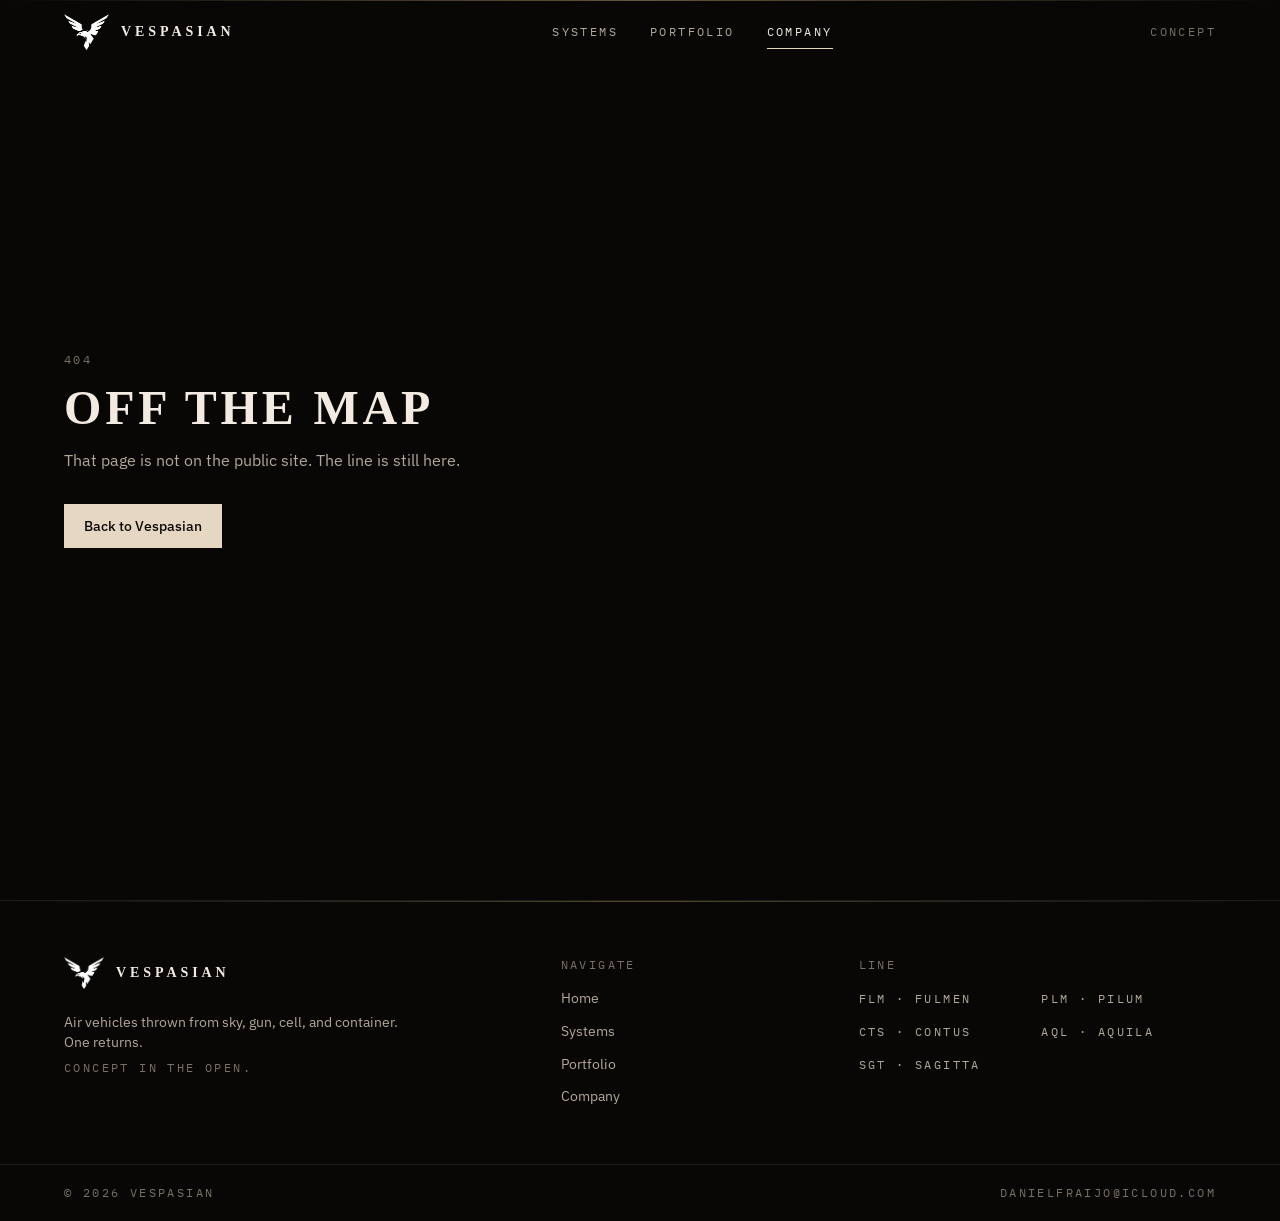
==== commit d714d80c: "Publish Roman-futuristic Vespasian site Looped colonnade hero, dusk plaza STL viewers, Cinzel inscri" ====
--- a/company/index.html
+++ b/company/index.html
@@ -1 +1 @@
-<!DOCTYPE html><html lang="en" class="dark antialiased"><head><meta charSet="utf-8"/><meta name="viewport" content="width=device-width, initial-scale=1"/><link rel="preload" as="image" href="/brand/logo-on-dark.png"/><link rel="preload" as="image" href="/brand/logo-on-light.png"/><link rel="preload" as="image" href="/brand/lockup-on-dark.png"/><link rel="preload" as="image" href="/brand/lockup-on-light.png"/><link rel="stylesheet" href="/assets/styles-CxyFkGyD.css" data-precedence="default"/><title>Company · VESPASIAN</title><meta name="theme-color" content="#0a0908"/><meta name="color-scheme" content="dark"/><meta name="description" content="Vespasian — concept air vehicles. Mission, approach, contact."/><link rel="modulepreload" href="/assets/index-DXfCRD7B.js"/><link rel="modulepreload" href="/assets/with-selector-DN3lmfWr.js"/><link rel="modulepreload" href="/assets/company-16XFg6g1.js"/><link rel="modulepreload" href="/assets/reveal-Dgh68DpT.js"/><link rel="modulepreload" href="/assets/button-BA34Us0D.js"/><link rel="icon" type="image/png" href="/brand/icon-eagle.png"/><link rel="icon" type="image/svg+xml" href="/favicon.svg"/></head><body class="bg-canvas text-ink"><div class="flex min-h-dvh flex-col bg-canvas text-ink"><a href="#main" class="sr-only focus:not-sr-only focus:fixed focus:left-4 focus:top-4 focus:z-50 focus:bg-bone focus:px-4 focus:py-2 focus:text-sm focus:text-on-bone">Skip to content</a><header class="fixed inset-x-0 top-0 z-50 border-b transition-[background-color,border-color,backdrop-filter] duration-200 border-transparent bg-transparent"><div class="page flex h-16 items-center justify-between gap-4"><a aria-label="Vespasian home" href="/" class="group flex items-center gap-3 text-ink"><span class="brand-mark relative inline-block shrink-0 aspect-[5/4] h-9 w-auto transition-transform duration-200 group-hover:scale-105" aria-hidden="true"><img src="/brand/logo-on-dark.png" alt="" class="brand-mark-dark absolute inset-0 h-full w-full object-contain"/><img src="/brand/logo-on-light.png" alt="" class="brand-mark-light absolute inset-0 h-full w-full object-contain"/></span><span class="font-headline text-sm font-semibold uppercase tracking-mark">Vespasian</span></a><nav class="hidden items-center gap-8 md:flex" aria-label="Primary"><a href="/systems" class="relative py-2 font-mono text-xs uppercase tracking-label transition-colors duration-150 text-mist hover:text-ink">Systems<span class="absolute inset-x-0 -bottom-px h-px bg-bone transition-opacity duration-150 opacity-0"></span></a><a href="/portfolio" class="relative py-2 font-mono text-xs uppercase tracking-label transition-colors duration-150 text-mist hover:text-ink">Portfolio<span class="absolute inset-x-0 -bottom-px h-px bg-bone transition-opacity duration-150 opacity-0"></span></a><a aria-current="page" class="relative py-2 font-mono text-xs uppercase tracking-label transition-colors duration-150 text-ink active" href="/company" data-status="active">Company<span class="absolute inset-x-0 -bottom-px h-px bg-bone transition-opacity duration-150 opacity-100"></span></a></nav><div class="hidden items-center gap-4 md:flex"><span class="font-mono text-xs uppercase tracking-label text-dim">Concept</span></div><button type="button" class="inline-flex size-11 items-center justify-center text-ink md:hidden" aria-expanded="false" aria-controls="mobile-nav" aria-label="Open menu"><svg xmlns="http://www.w3.org/2000/svg" width="24" height="24" viewBox="0 0 24 24" fill="none" stroke="currentColor" stroke-width="2" stroke-linecap="round" stroke-linejoin="round" class="lucide lucide-menu size-5" aria-hidden="true"><path d="M4 12h16"></path><path d="M4 18h16"></path><path d="M4 6h16"></path></svg></button></div></header><div class="flex-1"><!--$--><main id="main" class="pt-16"><section class="page py-14 md:py-20"><p class="font-mono text-xs uppercase tracking-label text-bronze">Company</p><h1 class="mt-4 font-headline text-5xl font-semibold uppercase tracking-display md:text-7xl">Vespasian</h1><p class="mt-6 max-w-2xl text-lg text-mist">Concept air vehicles — thrown from air, gun, cell, and container. One returns.</p><p class="mt-4 max-w-2xl text-sm leading-relaxed text-mist">House mark Aquila — white on dark, black on bone. Public pages stay at concept.</p><div class="mt-8 flex flex-wrap gap-3"><a href="/systems" class="inline-flex items-center justify-center gap-2 font-medium transition-[color,background-color,border-color,transform,opacity] duration-150 ease-out focus-visible:outline-2 focus-visible:outline-offset-3 focus-visible:outline-bone disabled:pointer-events-none disabled:opacity-40 active:not-disabled:scale-[0.96] bg-bone text-on-bone hover:bg-ink h-11 px-5 text-sm">Systems</a><a href="/portfolio" class="inline-flex items-center justify-center gap-2 font-medium transition-[color,background-color,border-color,transform,opacity] duration-150 ease-out focus-visible:outline-2 focus-visible:outline-offset-3 focus-visible:outline-bone disabled:pointer-events-none disabled:opacity-40 active:not-disabled:scale-[0.96] border border-hair-strong bg-transparent text-ink hover:border-ink/40 hover:bg-raised h-11 px-5 text-sm">Daniel Fraijo</a></div></section><section aria-labelledby="mark-h"><div class="grid md:grid-cols-2"><div class="flex flex-col items-center justify-center gap-5 bg-canvas px-8 py-16"><span class="brand-mark relative inline-block shrink-0 aspect-[5/4] h-36 w-auto md:h-44" aria-hidden="true"><img src="/brand/lockup-on-dark.png" alt="" class="brand-mark-dark absolute inset-0 h-full w-full object-contain"/><img src="/brand/lockup-on-light.png" alt="" class="brand-mark-light absolute inset-0 h-full w-full object-contain"/></span><p class="font-mono text-xs uppercase tracking-label text-dim">White mark · dark field</p></div><div class="on-light flex flex-col items-center justify-center gap-5 bg-bone px-8 py-16"><span class="brand-mark relative inline-block shrink-0 aspect-[5/4] h-36 w-auto md:h-44" aria-hidden="true"><img src="/brand/lockup-on-dark.png" alt="" class="brand-mark-dark absolute inset-0 h-full w-full object-contain"/><img src="/brand/lockup-on-light.png" alt="" class="brand-mark-light absolute inset-0 h-full w-full object-contain"/></span><p class="font-mono text-xs uppercase tracking-label text-on-bone/50">Black mark · bone field</p></div></div><div class="border-y border-hair bg-raised"><div class="page py-10 md:py-12"><p id="mark-h" class="font-mono text-xs uppercase tracking-label text-dim">House mark</p><h2 class="mt-3 font-headline text-3xl font-semibold uppercase tracking-display">Eagle on the field</h2><p class="mt-4 max-w-prose text-sm leading-relaxed text-mist">The wreath sits with the bird. The file swaps with the field — light mark on canvas, dark mark on bone. Aquila is the airframe that returns; the wreath is the house. Cacus stays spare.</p></div></div></section><section class="border-b border-hair"><div class="page grid gap-px bg-hair py-0 md:grid-cols-3"><div class="reveal bg-canvas p-8" style="transition-delay:0ms"><p class="font-mono text-xs uppercase tracking-label text-dim">Approach · <!-- -->01</p><h2 class="mt-4 font-headline text-2xl font-semibold uppercase tracking-display">Concept in public</h2><p class="mt-3 text-sm leading-relaxed text-mist">Name, class, stencil, and the analysis that can sit in the open. Seeker and payload stay off these pages.</p></div><div class="reveal bg-canvas p-8" style="transition-delay:70ms"><p class="font-mono text-xs uppercase tracking-label text-dim">Approach · <!-- -->02</p><h2 class="mt-4 font-headline text-2xl font-semibold uppercase tracking-display">Five airframes</h2><p class="mt-3 text-sm leading-relaxed text-mist">Fulmen, Pilum, Contus, Aquila, Sagitta. A bolt, a javelin, a lance, a bird that returns, an arrow from the box.</p></div><div class="reveal bg-canvas p-8" style="transition-delay:140ms"><p class="font-mono text-xs uppercase tracking-label text-dim">Approach · <!-- -->03</p><h2 class="mt-4 font-headline text-2xl font-semibold uppercase tracking-display">Replace the file</h2><p class="mt-3 text-sm leading-relaxed text-mist">Keep the filenames. Export from the solver. Overwrite. The page frame stays; the numbers move.</p></div></div></section><section class="page py-16 md:py-20" aria-labelledby="names-h"><p class="font-mono text-xs uppercase tracking-label text-bronze">Naming</p><h2 id="names-h" class="mt-3 font-headline text-3xl font-semibold uppercase tracking-display">Latin on the line</h2><p class="mt-3 max-w-prose text-sm text-mist">Thrown weapons, a bolt from the sky, a bird that returns, an arrow from the box. Cacus is spare.</p><div class="mt-10 border-t border-hair"><div class="grid grid-cols-12 gap-3 border-b border-hair py-4"><p class="col-span-5 font-headline text-xl font-semibold uppercase tracking-display md:col-span-4">Vespasian</p><p class="col-span-3 font-mono text-xs uppercase tracking-label text-dim md:col-span-2">House</p><p class="col-span-12 text-sm text-mist md:col-span-6">The line. Concept studies.</p></div><div class="grid grid-cols-12 gap-3 border-b border-hair py-4"><p class="col-span-5 font-headline text-xl font-semibold uppercase tracking-display md:col-span-4">Fulmen</p><p class="col-span-3 font-mono text-xs uppercase tracking-label text-dim md:col-span-2">FLM</p><p class="col-span-12 text-sm text-mist md:col-span-6">Thunderbolt. Air launched.</p></div><div class="grid grid-cols-12 gap-3 border-b border-hair py-4"><p class="col-span-5 font-headline text-xl font-semibold uppercase tracking-display md:col-span-4">Pilum</p><p class="col-span-3 font-mono text-xs uppercase tracking-label text-dim md:col-span-2">PLM</p><p class="col-span-12 text-sm text-mist md:col-span-6">Heavy javelin. 155 class.</p></div><div class="grid grid-cols-12 gap-3 border-b border-hair py-4"><p class="col-span-5 font-headline text-xl font-semibold uppercase tracking-display md:col-span-4">Contus</p><p class="col-span-3 font-mono text-xs uppercase tracking-label text-dim md:col-span-2">CTS</p><p class="col-span-12 text-sm text-mist md:col-span-6">Heavy lance. VLS cell.</p></div><div class="grid grid-cols-12 gap-3 border-b border-hair py-4"><p class="col-span-5 font-headline text-xl font-semibold uppercase tracking-display md:col-span-4">Aquila</p><p class="col-span-3 font-mono text-xs uppercase tracking-label text-dim md:col-span-2">AQL</p><p class="col-span-12 text-sm text-mist md:col-span-6">Eagle. The aircraft that returns.</p></div><div class="grid grid-cols-12 gap-3 border-b border-hair py-4"><p class="col-span-5 font-headline text-xl font-semibold uppercase tracking-display md:col-span-4">Sagitta</p><p class="col-span-3 font-mono text-xs uppercase tracking-label text-dim md:col-span-2">SGT</p><p class="col-span-12 text-sm text-mist md:col-span-6">Arrow. Container-launched cruise.</p></div><div class="grid grid-cols-12 gap-3 border-b border-hair py-4"><p class="col-span-5 font-headline text-xl font-semibold uppercase tracking-display md:col-span-4">Cacus</p><p class="col-span-3 font-mono text-xs uppercase tracking-label text-dim md:col-span-2">Spare</p><p class="col-span-12 text-sm text-mist md:col-span-6">Unused. Kept off the line.</p></div></div></section><section class="border-t border-hair" aria-labelledby="line-h"><div class="page py-16 md:py-20"><p class="font-mono text-xs uppercase tracking-label text-bronze">Currently on the public site</p><h2 id="line-h" class="mt-3 font-headline text-3xl font-semibold uppercase tracking-display">5<!-- --> airframes in the line</h2><ul class="mt-8 grid gap-3 sm:grid-cols-2 lg:grid-cols-3"><li><a href="/systems/fulmen" class="block border border-hair p-5 hover:bg-raised"><p class="font-mono text-xs uppercase tracking-label text-dim">FLM</p><p class="mt-2 font-headline text-2xl font-semibold uppercase tracking-display">Fulmen</p><p class="mt-1 text-sm text-mist">Air-launched</p></a></li><li><a href="/systems/pilum" class="block border border-hair p-5 hover:bg-raised"><p class="font-mono text-xs uppercase tracking-label text-dim">PLM</p><p class="mt-2 font-headline text-2xl font-semibold uppercase tracking-display">Pilum</p><p class="mt-1 text-sm text-mist">155 artillery</p></a></li><li><a href="/systems/contus" class="block border border-hair p-5 hover:bg-raised"><p class="font-mono text-xs uppercase tracking-label text-dim">CTS</p><p class="mt-2 font-headline text-2xl font-semibold uppercase tracking-display">Contus</p><p class="mt-1 text-sm text-mist">VLS cell-launched</p></a></li><li><a href="/systems/aquila" class="block border border-hair p-5 hover:bg-raised"><p class="font-mono text-xs uppercase tracking-label text-dim">AQL</p><p class="mt-2 font-headline text-2xl font-semibold uppercase tracking-display">Aquila</p><p class="mt-1 text-sm text-mist">UAS that returns</p></a></li><li><a href="/systems/sagitta" class="block border border-hair p-5 hover:bg-raised"><p class="font-mono text-xs uppercase tracking-label text-dim">SGT</p><p class="mt-2 font-headline text-2xl font-semibold uppercase tracking-display">Sagitta</p><p class="mt-1 text-sm text-mist">Container-launched</p></a></li></ul></div></section><section class="border-t border-hair bg-raised" aria-labelledby="contact-h"><div class="page grid gap-10 py-16 md:grid-cols-12 md:py-20"><div class="md:col-span-6"><p class="font-mono text-xs uppercase tracking-label text-bronze">Contact</p><h2 id="contact-h" class="mt-3 font-headline text-3xl font-semibold uppercase tracking-display">Write</h2><p class="mt-4 max-w-prose text-sm text-mist">Concept studies, CAD, or the line. Public pages stay at concept level — do not send anything that should not sit in the open.</p></div><dl class="grid gap-6 md:col-span-6"><div><dt class="font-mono text-xs uppercase tracking-label text-dim">Person</dt><dd class="mt-1">Daniel Fraijo</dd></div><div><dt class="font-mono text-xs uppercase tracking-label text-dim">Email</dt><dd class="mt-1"><a href="mailto:danielfraijo@icloud.com" class="hover:text-bone">danielfraijo@icloud.com</a></dd></div><div><dt class="font-mono text-xs uppercase tracking-label text-dim">Location</dt><dd class="mt-1 text-mist">Tucson, Arizona</dd></div></dl></div></section></main><script>(function(a,f){let l;try{l=JSON.parse(sessionStorage.getItem(a)||"{}")}catch{return}const n=l?.[f||history.state?.__TSR_key];let c=!1;for(const t in n){const e=n[t],o=e?.scrollX,s=e?.scrollY;if(Number.isFinite(o)&&Number.isFinite(s)){if(t==="window")scrollTo(o,s),c=!0;else if(t)try{const r=document.querySelector(t);r&&(r.scrollLeft=o,r.scrollTop=s)}catch{}}}if(c)return;const i=location.hash.slice(1);if(i){const t=history.state?.__hashScrollIntoViewOptions??!0;if(t){const e=document.getElementById(i);e&&e.scrollIntoView(t)}return}scrollTo(0,0)})("tsr-scroll-restoration-v1_3");document.currentScript.remove()</script><!--/$--></div><footer class="border-t border-hair bg-canvas"><div class="page grid gap-10 py-14 md:grid-cols-12"><div class="md:col-span-5"><a href="/" class="inline-flex items-center gap-3 text-ink"><span class="brand-mark relative inline-block shrink-0 aspect-[5/4] h-8 w-auto" aria-hidden="true"><img src="/brand/logo-on-dark.png" alt="" class="brand-mark-dark absolute inset-0 h-full w-full object-contain"/><img src="/brand/logo-on-light.png" alt="" class="brand-mark-light absolute inset-0 h-full w-full object-contain"/></span><span class="font-headline text-sm font-semibold uppercase tracking-mark">Vespasian</span></a><p class="mt-4 max-w-sm text-sm text-mist">Concept air vehicles — thrown from air, gun, cell, and container. One returns.</p><p class="mt-2 font-mono text-xs uppercase tracking-label text-dim">Public pages stay at concept.</p></div><div class="md:col-span-3"><p class="font-mono text-xs uppercase tracking-label text-dim">Navigate</p><ul class="mt-3 space-y-2"><li><a href="/" class="text-sm text-mist hover:text-ink">Home</a></li><li><a href="/systems" class="text-sm text-mist hover:text-ink">Systems</a></li><li><a href="/portfolio" class="text-sm text-mist hover:text-ink">Portfolio</a></li><li><a class="text-sm text-mist hover:text-ink active" href="/company" data-status="active" aria-current="page">Company</a></li></ul></div><div class="md:col-span-4"><p class="font-mono text-xs uppercase tracking-label text-dim">Line</p><ul class="mt-3 grid grid-cols-2 gap-2"><li><a href="/systems/fulmen" class="font-mono text-xs uppercase tracking-label text-mist hover:text-ink">FLM<!-- --> · <!-- -->Fulmen</a></li><li><a href="/systems/pilum" class="font-mono text-xs uppercase tracking-label text-mist hover:text-ink">PLM<!-- --> · <!-- -->Pilum</a></li><li><a href="/systems/contus" class="font-mono text-xs uppercase tracking-label text-mist hover:text-ink">CTS<!-- --> · <!-- -->Contus</a></li><li><a href="/systems/aquila" class="font-mono text-xs uppercase tracking-label text-mist hover:text-ink">AQL<!-- --> · <!-- -->Aquila</a></li><li><a href="/systems/sagitta" class="font-mono text-xs uppercase tracking-label text-mist hover:text-ink">SGT<!-- --> · <!-- -->Sagitta</a></li></ul></div></div><div class="border-t border-hair"><div class="page flex flex-col gap-3 py-5 text-xs text-dim sm:flex-row sm:items-center sm:justify-between"><p class="font-mono uppercase tracking-label">© <!-- -->2026<!-- --> <!-- -->Vespasian</p><a href="mailto:danielfraijo@icloud.com" class="font-mono uppercase tracking-label hover:text-ink">danielfraijo@icloud.com</a></div></div></footer></div><script class="$tsr" id="$tsr-stream-barrier">(self.$R=self.$R||{})["tsr"]=[];self.$_TSR={h(){this.hydrated=!0,this.c()},e(){this.streamEnded=!0,this.c()},c(){this.hydrated&&this.streamEnded&&(delete self.$_TSR,delete self.$R.tsr)},p(e){this.initialized?e():this.buffer.push(e)},buffer:[]};$_TSR.router=($R=>$R[0]={manifest:$R[1]={routes:$R[2]={__root__:$R[3]={preloads:$R[4]=["/assets/index-DXfCRD7B.js","/assets/with-selector-DN3lmfWr.js"],scripts:$R[5]=[$R[6]={attrs:$R[7]={type:"module",async:!0,src:"/assets/index-DXfCRD7B.js"}}]},"/company":$R[8]={preloads:$R[9]=["/assets/company-16XFg6g1.js","/assets/reveal-Dgh68DpT.js","/assets/button-BA34Us0D.js"]}}},matches:$R[10]=[$R[11]={i:"__root__ ",u:1789100185274,s:"success",ssr:!0},$R[12]={i:" company company",u:1789100185274,s:"success",ssr:!0}]})($R["tsr"]);$_TSR.e();document.currentScript.remove()</script><script type="module" async="" src="/assets/index-DXfCRD7B.js"></script></body></html>+<!DOCTYPE html><html lang="en" class="dark antialiased"><head><meta charSet="utf-8"/><meta name="viewport" content="width=device-width, initial-scale=1"/><link rel="preload" as="image" href="/brand/logo-on-dark.png"/><link rel="preload" as="image" href="/brand/logo-on-light.png"/><link rel="preload" as="image" href="/brand/lockup-on-dark.png"/><link rel="preload" as="image" href="/brand/lockup-on-light.png"/><link rel="stylesheet" href="/assets/styles-DcmDFRVw.css" data-precedence="default"/><title>Company · VESPASIAN</title><meta name="theme-color" content="#080706"/><meta name="color-scheme" content="dark"/><meta name="description" content="Vespasian — concept air vehicles. Mission, approach, contact."/><link rel="modulepreload" href="/assets/index-Dvatjo3o.js"/><link rel="modulepreload" href="/assets/with-selector-DN3lmfWr.js"/><link rel="modulepreload" href="/assets/company-DFdMvT3k.js"/><link rel="modulepreload" href="/assets/reveal-0eLS7CwU.js"/><link rel="modulepreload" href="/assets/button-B6V-_h2G.js"/><link rel="icon" type="image/png" href="/brand/icon-eagle.png"/><link rel="icon" type="image/svg+xml" href="/favicon.svg"/></head><body class="bg-canvas text-ink"><div class="flex min-h-dvh flex-col bg-canvas text-ink"><a href="#main" class="sr-only focus:not-sr-only focus:fixed focus:left-4 focus:top-4 focus:z-50 focus:bg-bone focus:px-4 focus:py-2 focus:text-sm focus:text-on-bone">Skip to content</a><header class="fixed inset-x-0 top-0 z-50 border-b transition-[background-color,border-color,backdrop-filter] duration-200 border-transparent bg-transparent"><div class="pointer-events-none absolute inset-x-0 top-0 h-px bg-linear-to-r from-transparent via-bronze to-transparent opacity-50"></div><div class="page flex h-16 items-center justify-between gap-4"><a aria-label="Vespasian home" href="/" class="group flex items-center gap-3 text-ink"><span class="brand-mark relative inline-block shrink-0 aspect-[5/4] h-9 w-auto transition-transform duration-200 group-hover:scale-105" aria-hidden="true"><img src="/brand/logo-on-dark.png" alt="" class="brand-mark-dark absolute inset-0 h-full w-full object-contain"/><img src="/brand/logo-on-light.png" alt="" class="brand-mark-light absolute inset-0 h-full w-full object-contain"/></span><span class="font-headline text-sm font-semibold uppercase tracking-mark">Vespasian</span></a><nav class="hidden items-center gap-8 md:flex" aria-label="Primary"><a href="/systems" class="relative py-2 font-mono text-xs uppercase tracking-label transition-colors duration-150 text-mist hover:text-ink">Systems<span class="absolute inset-x-0 -bottom-px h-px bg-bone transition-opacity duration-150 opacity-0"></span></a><a href="/portfolio" class="relative py-2 font-mono text-xs uppercase tracking-label transition-colors duration-150 text-mist hover:text-ink">Portfolio<span class="absolute inset-x-0 -bottom-px h-px bg-bone transition-opacity duration-150 opacity-0"></span></a><a aria-current="page" class="relative py-2 font-mono text-xs uppercase tracking-label transition-colors duration-150 text-ink active" href="/company" data-status="active">Company<span class="absolute inset-x-0 -bottom-px h-px bg-bone transition-opacity duration-150 opacity-100"></span></a></nav><div class="hidden items-center gap-4 md:flex"><span class="font-mono text-xs uppercase tracking-label text-dim">Concept</span></div><button type="button" class="inline-flex size-11 items-center justify-center text-ink md:hidden" aria-expanded="false" aria-controls="mobile-nav" aria-label="Open menu"><svg xmlns="http://www.w3.org/2000/svg" width="24" height="24" viewBox="0 0 24 24" fill="none" stroke="currentColor" stroke-width="2" stroke-linecap="round" stroke-linejoin="round" class="lucide lucide-menu size-5" aria-hidden="true"><path d="M4 12h16"></path><path d="M4 18h16"></path><path d="M4 6h16"></path></svg></button></div></header><div class="flex-1"><!--$--><main id="main" class="pt-16"><section class="page py-14 md:py-20"><p class="font-mono text-xs uppercase tracking-label text-bronze">Company</p><h1 class="mt-4 font-headline text-5xl font-semibold uppercase tracking-display md:text-7xl">Vespasian</h1><p class="mt-6 max-w-2xl text-lg text-mist">Air vehicles thrown from sky, gun, cell, and container. One returns.</p><p class="mt-4 max-w-2xl text-sm leading-relaxed text-mist">House mark Aquila — white on dark, black on bone. Pages stay at concept.</p><div class="mt-8 flex flex-wrap gap-3"><a href="/systems" class="inline-flex items-center justify-center gap-2 font-medium transition-[color,background-color,border-color,transform,opacity] duration-150 ease-out focus-visible:outline-2 focus-visible:outline-offset-3 focus-visible:outline-bone disabled:pointer-events-none disabled:opacity-40 active:not-disabled:scale-[0.96] bg-bone text-on-bone hover:bg-ink h-11 px-5 text-sm">Systems</a><a href="/portfolio" class="inline-flex items-center justify-center gap-2 font-medium transition-[color,background-color,border-color,transform,opacity] duration-150 ease-out focus-visible:outline-2 focus-visible:outline-offset-3 focus-visible:outline-bone disabled:pointer-events-none disabled:opacity-40 active:not-disabled:scale-[0.96] border border-hair-strong bg-transparent text-ink hover:border-ink/40 hover:bg-raised h-11 px-5 text-sm">Daniel Fraijo</a></div></section><section aria-labelledby="mark-h"><div class="grid md:grid-cols-2"><div class="flex flex-col items-center justify-center gap-5 bg-canvas px-8 py-16"><span class="brand-mark relative inline-block shrink-0 aspect-[5/4] h-36 w-auto md:h-44" aria-hidden="true"><img src="/brand/lockup-on-dark.png" alt="" class="brand-mark-dark absolute inset-0 h-full w-full object-contain"/><img src="/brand/lockup-on-light.png" alt="" class="brand-mark-light absolute inset-0 h-full w-full object-contain"/></span><p class="font-mono text-xs uppercase tracking-label text-dim">White mark · dark field</p></div><div class="on-light flex flex-col items-center justify-center gap-5 bg-bone px-8 py-16"><span class="brand-mark relative inline-block shrink-0 aspect-[5/4] h-36 w-auto md:h-44" aria-hidden="true"><img src="/brand/lockup-on-dark.png" alt="" class="brand-mark-dark absolute inset-0 h-full w-full object-contain"/><img src="/brand/lockup-on-light.png" alt="" class="brand-mark-light absolute inset-0 h-full w-full object-contain"/></span><p class="font-mono text-xs uppercase tracking-label text-on-bone/50">Black mark · bone field</p></div></div><div class="border-y border-hair bg-raised"><div class="page py-10 md:py-12"><p id="mark-h" class="font-mono text-xs uppercase tracking-label text-dim">House mark</p><h2 class="mt-3 font-headline text-3xl font-semibold uppercase tracking-display">Eagle on the field</h2><p class="mt-4 max-w-prose text-sm leading-relaxed text-mist">The wreath sits with the bird. The file swaps with the field — light mark on canvas, dark mark on bone. Aquila is the airframe that returns; the wreath is the house. Cacus stays spare.</p></div></div></section><section class="border-b border-hair"><div class="page grid gap-px bg-hair py-0 md:grid-cols-3"><div class="reveal bg-canvas p-8" style="transition-delay:0ms"><p class="font-mono text-xs uppercase tracking-label text-dim">Approach · <!-- -->01</p><h2 class="mt-4 font-headline text-2xl font-semibold uppercase tracking-display">Concept in public</h2><p class="mt-3 text-sm leading-relaxed text-mist">Name, class, stencil, and the analysis that can sit in the open. Seeker and payload stay off these pages.</p></div><div class="reveal bg-canvas p-8" style="transition-delay:70ms"><p class="font-mono text-xs uppercase tracking-label text-dim">Approach · <!-- -->02</p><h2 class="mt-4 font-headline text-2xl font-semibold uppercase tracking-display">Five names</h2><p class="mt-3 text-sm leading-relaxed text-mist">Fulmen, Pilum, Contus, Aquila, Sagitta. A bolt, a javelin, a lance, a bird that returns, an arrow from the box.</p></div><div class="reveal bg-canvas p-8" style="transition-delay:140ms"><p class="font-mono text-xs uppercase tracking-label text-dim">Approach · <!-- -->03</p><h2 class="mt-4 font-headline text-2xl font-semibold uppercase tracking-display">Replace the file</h2><p class="mt-3 text-sm leading-relaxed text-mist">Keep the filenames. Export from the solver. Overwrite. The page frame stays; the numbers move.</p></div></div></section><section class="page py-16 md:py-20" aria-labelledby="names-h"><p class="font-mono text-xs uppercase tracking-label text-bronze">Naming</p><h2 id="names-h" class="mt-3 font-headline text-3xl font-semibold uppercase tracking-display">Latin on the line</h2><p class="mt-3 max-w-prose text-sm text-mist">Thrown weapons, a bolt from the sky, a bird that returns, an arrow from the box. Cacus is spare.</p><div class="mt-10 border-t border-hair"><div class="grid grid-cols-12 gap-3 border-b border-hair py-4"><p class="col-span-5 font-headline text-xl font-semibold uppercase tracking-display md:col-span-4">Vespasian</p><p class="col-span-3 font-mono text-xs uppercase tracking-label text-dim md:col-span-2">House</p><p class="col-span-12 text-sm text-mist md:col-span-6">The line. Concept studies.</p></div><div class="grid grid-cols-12 gap-3 border-b border-hair py-4"><p class="col-span-5 font-headline text-xl font-semibold uppercase tracking-display md:col-span-4">Fulmen</p><p class="col-span-3 font-mono text-xs uppercase tracking-label text-dim md:col-span-2">FLM</p><p class="col-span-12 text-sm text-mist md:col-span-6">Thunderbolt. Air launched.</p></div><div class="grid grid-cols-12 gap-3 border-b border-hair py-4"><p class="col-span-5 font-headline text-xl font-semibold uppercase tracking-display md:col-span-4">Pilum</p><p class="col-span-3 font-mono text-xs uppercase tracking-label text-dim md:col-span-2">PLM</p><p class="col-span-12 text-sm text-mist md:col-span-6">Heavy javelin. 155 class.</p></div><div class="grid grid-cols-12 gap-3 border-b border-hair py-4"><p class="col-span-5 font-headline text-xl font-semibold uppercase tracking-display md:col-span-4">Contus</p><p class="col-span-3 font-mono text-xs uppercase tracking-label text-dim md:col-span-2">CTS</p><p class="col-span-12 text-sm text-mist md:col-span-6">Heavy lance. VLS cell.</p></div><div class="grid grid-cols-12 gap-3 border-b border-hair py-4"><p class="col-span-5 font-headline text-xl font-semibold uppercase tracking-display md:col-span-4">Aquila</p><p class="col-span-3 font-mono text-xs uppercase tracking-label text-dim md:col-span-2">AQL</p><p class="col-span-12 text-sm text-mist md:col-span-6">Eagle. The aircraft that returns.</p></div><div class="grid grid-cols-12 gap-3 border-b border-hair py-4"><p class="col-span-5 font-headline text-xl font-semibold uppercase tracking-display md:col-span-4">Sagitta</p><p class="col-span-3 font-mono text-xs uppercase tracking-label text-dim md:col-span-2">SGT</p><p class="col-span-12 text-sm text-mist md:col-span-6">Arrow. Container-launched cruise.</p></div><div class="grid grid-cols-12 gap-3 border-b border-hair py-4"><p class="col-span-5 font-headline text-xl font-semibold uppercase tracking-display md:col-span-4">Cacus</p><p class="col-span-3 font-mono text-xs uppercase tracking-label text-dim md:col-span-2">Spare</p><p class="col-span-12 text-sm text-mist md:col-span-6">Unused. Kept off the line.</p></div></div></section><section class="border-t border-hair" aria-labelledby="line-h"><div class="page py-16 md:py-20"><p class="font-mono text-xs uppercase tracking-label text-bronze">Currently on the public site</p><h2 id="line-h" class="mt-3 font-headline text-3xl font-semibold uppercase tracking-display">5<!-- --> airframes in the line</h2><ul class="mt-8 grid gap-3 sm:grid-cols-2 lg:grid-cols-3"><li><a href="/systems/fulmen" class="block border border-hair p-5 hover:bg-raised"><p class="font-mono text-xs uppercase tracking-label text-dim">FLM</p><p class="mt-2 font-headline text-2xl font-semibold uppercase tracking-display">Fulmen</p><p class="mt-1 text-sm text-mist">Air-launched</p></a></li><li><a href="/systems/pilum" class="block border border-hair p-5 hover:bg-raised"><p class="font-mono text-xs uppercase tracking-label text-dim">PLM</p><p class="mt-2 font-headline text-2xl font-semibold uppercase tracking-display">Pilum</p><p class="mt-1 text-sm text-mist">155 artillery</p></a></li><li><a href="/systems/contus" class="block border border-hair p-5 hover:bg-raised"><p class="font-mono text-xs uppercase tracking-label text-dim">CTS</p><p class="mt-2 font-headline text-2xl font-semibold uppercase tracking-display">Contus</p><p class="mt-1 text-sm text-mist">VLS cell-launched</p></a></li><li><a href="/systems/aquila" class="block border border-hair p-5 hover:bg-raised"><p class="font-mono text-xs uppercase tracking-label text-dim">AQL</p><p class="mt-2 font-headline text-2xl font-semibold uppercase tracking-display">Aquila</p><p class="mt-1 text-sm text-mist">UAS that returns</p></a></li><li><a href="/systems/sagitta" class="block border border-hair p-5 hover:bg-raised"><p class="font-mono text-xs uppercase tracking-label text-dim">SGT</p><p class="mt-2 font-headline text-2xl font-semibold uppercase tracking-display">Sagitta</p><p class="mt-1 text-sm text-mist">Container-launched</p></a></li></ul></div></section><section class="border-t border-hair bg-raised" aria-labelledby="contact-h"><div class="page grid gap-10 py-16 md:grid-cols-12 md:py-20"><div class="md:col-span-6"><p class="font-mono text-xs uppercase tracking-label text-bronze">Contact</p><h2 id="contact-h" class="mt-3 font-headline text-3xl font-semibold uppercase tracking-display">Write</h2><p class="mt-4 max-w-prose text-sm text-mist">Concept studies, CAD, or the line. Public pages stay at concept level — do not send anything that should not sit in the open.</p></div><dl class="grid gap-6 md:col-span-6"><div><dt class="font-mono text-xs uppercase tracking-label text-dim">Person</dt><dd class="mt-1">Daniel Fraijo</dd></div><div><dt class="font-mono text-xs uppercase tracking-label text-dim">Email</dt><dd class="mt-1"><a href="mailto:danielfraijo@icloud.com" class="hover:text-bone">danielfraijo@icloud.com</a></dd></div><div><dt class="font-mono text-xs uppercase tracking-label text-dim">Location</dt><dd class="mt-1 text-mist">Tucson, Arizona</dd></div></dl></div></section></main><script>(function(a,f){let l;try{l=JSON.parse(sessionStorage.getItem(a)||"{}")}catch{return}const n=l?.[f||history.state?.__TSR_key];let c=!1;for(const t in n){const e=n[t],o=e?.scrollX,s=e?.scrollY;if(Number.isFinite(o)&&Number.isFinite(s)){if(t==="window")scrollTo(o,s),c=!0;else if(t)try{const r=document.querySelector(t);r&&(r.scrollLeft=o,r.scrollTop=s)}catch{}}}if(c)return;const i=location.hash.slice(1);if(i){const t=history.state?.__hashScrollIntoViewOptions??!0;if(t){const e=document.getElementById(i);e&&e.scrollIntoView(t)}return}scrollTo(0,0)})("tsr-scroll-restoration-v1_3");document.currentScript.remove()</script><!--/$--></div><footer class="relative border-t border-hair bg-canvas"><div class="pointer-events-none absolute inset-x-0 top-0 h-px bg-linear-to-r from-transparent via-bronze to-transparent opacity-40"></div><div class="page grid gap-10 py-14 md:grid-cols-12"><div class="md:col-span-5"><a href="/" class="inline-flex items-center gap-3 text-ink"><span class="brand-mark relative inline-block shrink-0 aspect-[5/4] h-8 w-auto" aria-hidden="true"><img src="/brand/logo-on-dark.png" alt="" class="brand-mark-dark absolute inset-0 h-full w-full object-contain"/><img src="/brand/logo-on-light.png" alt="" class="brand-mark-light absolute inset-0 h-full w-full object-contain"/></span><span class="font-headline text-sm font-semibold uppercase tracking-mark">Vespasian</span></a><p class="mt-4 max-w-sm text-sm text-mist">Air vehicles thrown from sky, gun, cell, and container. One returns.</p><p class="mt-2 font-mono text-xs uppercase tracking-label text-dim">Concept in the open.</p></div><div class="md:col-span-3"><p class="font-mono text-xs uppercase tracking-label text-dim">Navigate</p><ul class="mt-3 space-y-2"><li><a href="/" class="text-sm text-mist hover:text-ink">Home</a></li><li><a href="/systems" class="text-sm text-mist hover:text-ink">Systems</a></li><li><a href="/portfolio" class="text-sm text-mist hover:text-ink">Portfolio</a></li><li><a class="text-sm text-mist hover:text-ink active" href="/company" data-status="active" aria-current="page">Company</a></li></ul></div><div class="md:col-span-4"><p class="font-mono text-xs uppercase tracking-label text-dim">Line</p><ul class="mt-3 grid grid-cols-2 gap-2"><li><a href="/systems/fulmen" class="font-mono text-xs uppercase tracking-label text-mist hover:text-ink">FLM<!-- --> · <!-- -->Fulmen</a></li><li><a href="/systems/pilum" class="font-mono text-xs uppercase tracking-label text-mist hover:text-ink">PLM<!-- --> · <!-- -->Pilum</a></li><li><a href="/systems/contus" class="font-mono text-xs uppercase tracking-label text-mist hover:text-ink">CTS<!-- --> · <!-- -->Contus</a></li><li><a href="/systems/aquila" class="font-mono text-xs uppercase tracking-label text-mist hover:text-ink">AQL<!-- --> · <!-- -->Aquila</a></li><li><a href="/systems/sagitta" class="font-mono text-xs uppercase tracking-label text-mist hover:text-ink">SGT<!-- --> · <!-- -->Sagitta</a></li></ul></div></div><div class="border-t border-hair"><div class="page flex flex-col gap-3 py-5 text-xs text-dim sm:flex-row sm:items-center sm:justify-between"><p class="font-mono uppercase tracking-label">© <!-- -->2026<!-- --> <!-- -->Vespasian</p><a href="mailto:danielfraijo@icloud.com" class="font-mono uppercase tracking-label hover:text-ink">danielfraijo@icloud.com</a></div></div></footer></div><script class="$tsr" id="$tsr-stream-barrier">(self.$R=self.$R||{})["tsr"]=[];self.$_TSR={h(){this.hydrated=!0,this.c()},e(){this.streamEnded=!0,this.c()},c(){this.hydrated&&this.streamEnded&&(delete self.$_TSR,delete self.$R.tsr)},p(e){this.initialized?e():this.buffer.push(e)},buffer:[]};$_TSR.router=($R=>$R[0]={manifest:$R[1]={routes:$R[2]={__root__:$R[3]={preloads:$R[4]=["/assets/index-Dvatjo3o.js","/assets/with-selector-DN3lmfWr.js"],scripts:$R[5]=[$R[6]={attrs:$R[7]={type:"module",async:!0,src:"/assets/index-Dvatjo3o.js"}}]},"/company":$R[8]={preloads:$R[9]=["/assets/company-DFdMvT3k.js","/assets/reveal-0eLS7CwU.js","/assets/button-B6V-_h2G.js"]}}},matches:$R[10]=[$R[11]={i:"__root__ ",u:1789686016105,s:"success",ssr:!0},$R[12]={i:" company company",u:1789686016105,s:"success",ssr:!0}]})($R["tsr"]);$_TSR.e();document.currentScript.remove()</script><script type="module" async="" src="/assets/index-Dvatjo3o.js"></script></body></html>
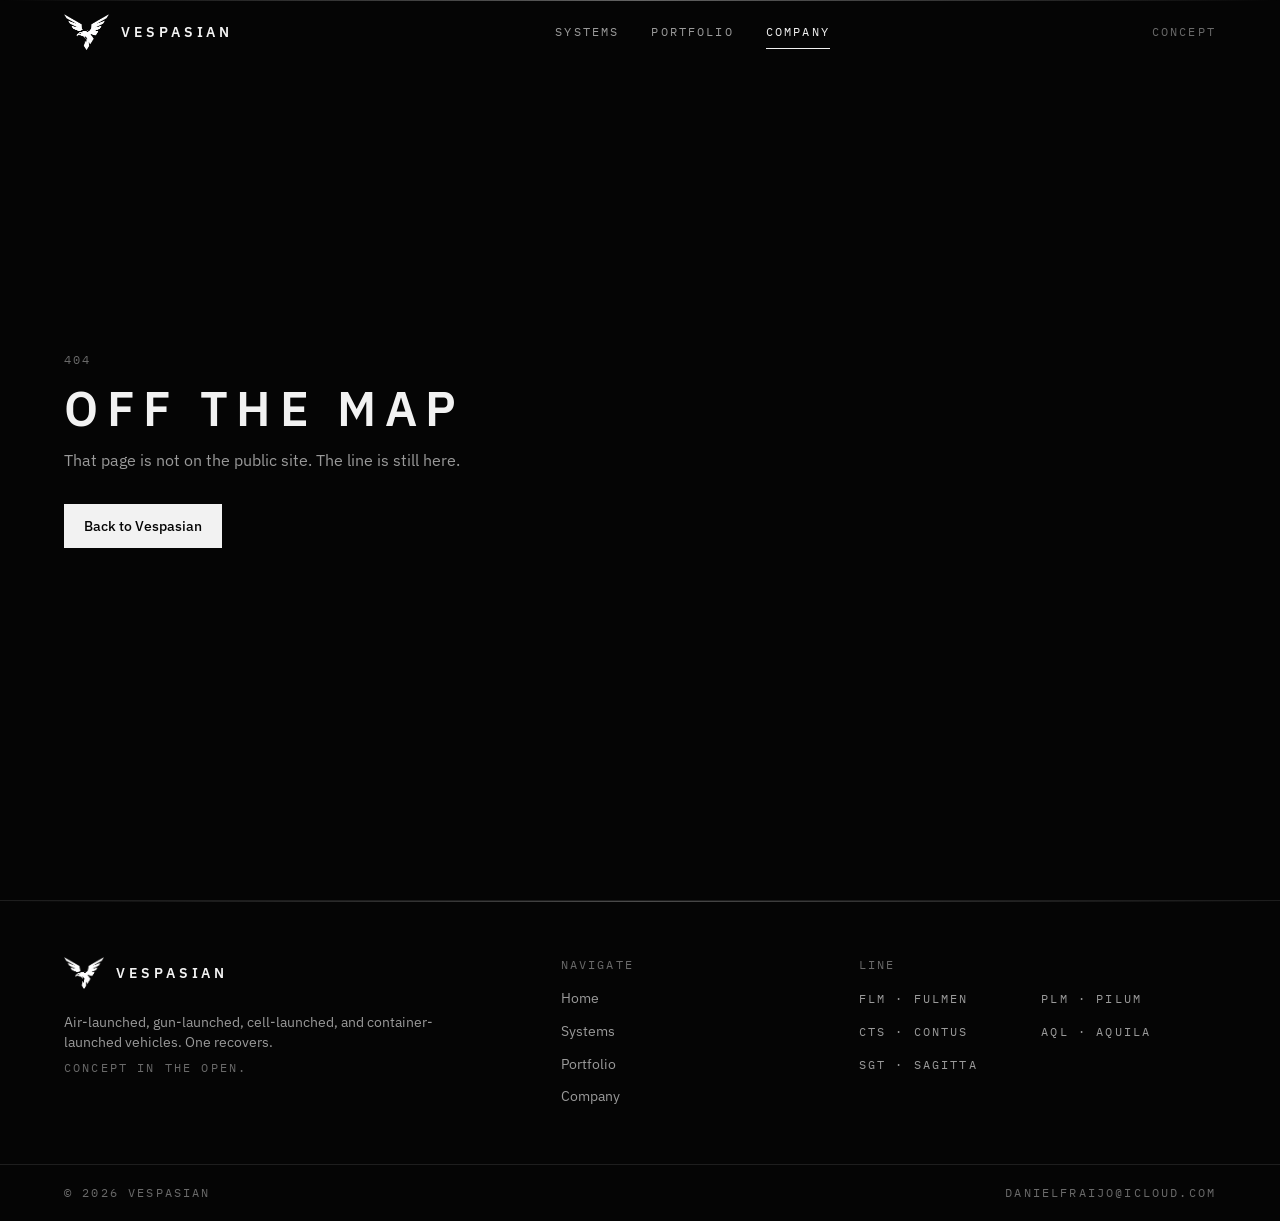
==== commit 7fa12d87: "Publish black-and-white contractor Vespasian site Drop the Roman-futuristic theme. IBM Plex, termina" ====
--- a/company/index.html
+++ b/company/index.html
@@ -1 +1 @@
-<!DOCTYPE html><html lang="en" class="dark antialiased"><head><meta charSet="utf-8"/><meta name="viewport" content="width=device-width, initial-scale=1"/><link rel="preload" as="image" href="/brand/logo-on-dark.png"/><link rel="preload" as="image" href="/brand/logo-on-light.png"/><link rel="preload" as="image" href="/brand/lockup-on-dark.png"/><link rel="preload" as="image" href="/brand/lockup-on-light.png"/><link rel="stylesheet" href="/assets/styles-DcmDFRVw.css" data-precedence="default"/><title>Company · VESPASIAN</title><meta name="theme-color" content="#080706"/><meta name="color-scheme" content="dark"/><meta name="description" content="Vespasian — concept air vehicles. Mission, approach, contact."/><link rel="modulepreload" href="/assets/index-Dvatjo3o.js"/><link rel="modulepreload" href="/assets/with-selector-DN3lmfWr.js"/><link rel="modulepreload" href="/assets/company-DFdMvT3k.js"/><link rel="modulepreload" href="/assets/reveal-0eLS7CwU.js"/><link rel="modulepreload" href="/assets/button-B6V-_h2G.js"/><link rel="icon" type="image/png" href="/brand/icon-eagle.png"/><link rel="icon" type="image/svg+xml" href="/favicon.svg"/></head><body class="bg-canvas text-ink"><div class="flex min-h-dvh flex-col bg-canvas text-ink"><a href="#main" class="sr-only focus:not-sr-only focus:fixed focus:left-4 focus:top-4 focus:z-50 focus:bg-bone focus:px-4 focus:py-2 focus:text-sm focus:text-on-bone">Skip to content</a><header class="fixed inset-x-0 top-0 z-50 border-b transition-[background-color,border-color,backdrop-filter] duration-200 border-transparent bg-transparent"><div class="pointer-events-none absolute inset-x-0 top-0 h-px bg-linear-to-r from-transparent via-bronze to-transparent opacity-50"></div><div class="page flex h-16 items-center justify-between gap-4"><a aria-label="Vespasian home" href="/" class="group flex items-center gap-3 text-ink"><span class="brand-mark relative inline-block shrink-0 aspect-[5/4] h-9 w-auto transition-transform duration-200 group-hover:scale-105" aria-hidden="true"><img src="/brand/logo-on-dark.png" alt="" class="brand-mark-dark absolute inset-0 h-full w-full object-contain"/><img src="/brand/logo-on-light.png" alt="" class="brand-mark-light absolute inset-0 h-full w-full object-contain"/></span><span class="font-headline text-sm font-semibold uppercase tracking-mark">Vespasian</span></a><nav class="hidden items-center gap-8 md:flex" aria-label="Primary"><a href="/systems" class="relative py-2 font-mono text-xs uppercase tracking-label transition-colors duration-150 text-mist hover:text-ink">Systems<span class="absolute inset-x-0 -bottom-px h-px bg-bone transition-opacity duration-150 opacity-0"></span></a><a href="/portfolio" class="relative py-2 font-mono text-xs uppercase tracking-label transition-colors duration-150 text-mist hover:text-ink">Portfolio<span class="absolute inset-x-0 -bottom-px h-px bg-bone transition-opacity duration-150 opacity-0"></span></a><a aria-current="page" class="relative py-2 font-mono text-xs uppercase tracking-label transition-colors duration-150 text-ink active" href="/company" data-status="active">Company<span class="absolute inset-x-0 -bottom-px h-px bg-bone transition-opacity duration-150 opacity-100"></span></a></nav><div class="hidden items-center gap-4 md:flex"><span class="font-mono text-xs uppercase tracking-label text-dim">Concept</span></div><button type="button" class="inline-flex size-11 items-center justify-center text-ink md:hidden" aria-expanded="false" aria-controls="mobile-nav" aria-label="Open menu"><svg xmlns="http://www.w3.org/2000/svg" width="24" height="24" viewBox="0 0 24 24" fill="none" stroke="currentColor" stroke-width="2" stroke-linecap="round" stroke-linejoin="round" class="lucide lucide-menu size-5" aria-hidden="true"><path d="M4 12h16"></path><path d="M4 18h16"></path><path d="M4 6h16"></path></svg></button></div></header><div class="flex-1"><!--$--><main id="main" class="pt-16"><section class="page py-14 md:py-20"><p class="font-mono text-xs uppercase tracking-label text-bronze">Company</p><h1 class="mt-4 font-headline text-5xl font-semibold uppercase tracking-display md:text-7xl">Vespasian</h1><p class="mt-6 max-w-2xl text-lg text-mist">Air vehicles thrown from sky, gun, cell, and container. One returns.</p><p class="mt-4 max-w-2xl text-sm leading-relaxed text-mist">House mark Aquila — white on dark, black on bone. Pages stay at concept.</p><div class="mt-8 flex flex-wrap gap-3"><a href="/systems" class="inline-flex items-center justify-center gap-2 font-medium transition-[color,background-color,border-color,transform,opacity] duration-150 ease-out focus-visible:outline-2 focus-visible:outline-offset-3 focus-visible:outline-bone disabled:pointer-events-none disabled:opacity-40 active:not-disabled:scale-[0.96] bg-bone text-on-bone hover:bg-ink h-11 px-5 text-sm">Systems</a><a href="/portfolio" class="inline-flex items-center justify-center gap-2 font-medium transition-[color,background-color,border-color,transform,opacity] duration-150 ease-out focus-visible:outline-2 focus-visible:outline-offset-3 focus-visible:outline-bone disabled:pointer-events-none disabled:opacity-40 active:not-disabled:scale-[0.96] border border-hair-strong bg-transparent text-ink hover:border-ink/40 hover:bg-raised h-11 px-5 text-sm">Daniel Fraijo</a></div></section><section aria-labelledby="mark-h"><div class="grid md:grid-cols-2"><div class="flex flex-col items-center justify-center gap-5 bg-canvas px-8 py-16"><span class="brand-mark relative inline-block shrink-0 aspect-[5/4] h-36 w-auto md:h-44" aria-hidden="true"><img src="/brand/lockup-on-dark.png" alt="" class="brand-mark-dark absolute inset-0 h-full w-full object-contain"/><img src="/brand/lockup-on-light.png" alt="" class="brand-mark-light absolute inset-0 h-full w-full object-contain"/></span><p class="font-mono text-xs uppercase tracking-label text-dim">White mark · dark field</p></div><div class="on-light flex flex-col items-center justify-center gap-5 bg-bone px-8 py-16"><span class="brand-mark relative inline-block shrink-0 aspect-[5/4] h-36 w-auto md:h-44" aria-hidden="true"><img src="/brand/lockup-on-dark.png" alt="" class="brand-mark-dark absolute inset-0 h-full w-full object-contain"/><img src="/brand/lockup-on-light.png" alt="" class="brand-mark-light absolute inset-0 h-full w-full object-contain"/></span><p class="font-mono text-xs uppercase tracking-label text-on-bone/50">Black mark · bone field</p></div></div><div class="border-y border-hair bg-raised"><div class="page py-10 md:py-12"><p id="mark-h" class="font-mono text-xs uppercase tracking-label text-dim">House mark</p><h2 class="mt-3 font-headline text-3xl font-semibold uppercase tracking-display">Eagle on the field</h2><p class="mt-4 max-w-prose text-sm leading-relaxed text-mist">The wreath sits with the bird. The file swaps with the field — light mark on canvas, dark mark on bone. Aquila is the airframe that returns; the wreath is the house. Cacus stays spare.</p></div></div></section><section class="border-b border-hair"><div class="page grid gap-px bg-hair py-0 md:grid-cols-3"><div class="reveal bg-canvas p-8" style="transition-delay:0ms"><p class="font-mono text-xs uppercase tracking-label text-dim">Approach · <!-- -->01</p><h2 class="mt-4 font-headline text-2xl font-semibold uppercase tracking-display">Concept in public</h2><p class="mt-3 text-sm leading-relaxed text-mist">Name, class, stencil, and the analysis that can sit in the open. Seeker and payload stay off these pages.</p></div><div class="reveal bg-canvas p-8" style="transition-delay:70ms"><p class="font-mono text-xs uppercase tracking-label text-dim">Approach · <!-- -->02</p><h2 class="mt-4 font-headline text-2xl font-semibold uppercase tracking-display">Five names</h2><p class="mt-3 text-sm leading-relaxed text-mist">Fulmen, Pilum, Contus, Aquila, Sagitta. A bolt, a javelin, a lance, a bird that returns, an arrow from the box.</p></div><div class="reveal bg-canvas p-8" style="transition-delay:140ms"><p class="font-mono text-xs uppercase tracking-label text-dim">Approach · <!-- -->03</p><h2 class="mt-4 font-headline text-2xl font-semibold uppercase tracking-display">Replace the file</h2><p class="mt-3 text-sm leading-relaxed text-mist">Keep the filenames. Export from the solver. Overwrite. The page frame stays; the numbers move.</p></div></div></section><section class="page py-16 md:py-20" aria-labelledby="names-h"><p class="font-mono text-xs uppercase tracking-label text-bronze">Naming</p><h2 id="names-h" class="mt-3 font-headline text-3xl font-semibold uppercase tracking-display">Latin on the line</h2><p class="mt-3 max-w-prose text-sm text-mist">Thrown weapons, a bolt from the sky, a bird that returns, an arrow from the box. Cacus is spare.</p><div class="mt-10 border-t border-hair"><div class="grid grid-cols-12 gap-3 border-b border-hair py-4"><p class="col-span-5 font-headline text-xl font-semibold uppercase tracking-display md:col-span-4">Vespasian</p><p class="col-span-3 font-mono text-xs uppercase tracking-label text-dim md:col-span-2">House</p><p class="col-span-12 text-sm text-mist md:col-span-6">The line. Concept studies.</p></div><div class="grid grid-cols-12 gap-3 border-b border-hair py-4"><p class="col-span-5 font-headline text-xl font-semibold uppercase tracking-display md:col-span-4">Fulmen</p><p class="col-span-3 font-mono text-xs uppercase tracking-label text-dim md:col-span-2">FLM</p><p class="col-span-12 text-sm text-mist md:col-span-6">Thunderbolt. Air launched.</p></div><div class="grid grid-cols-12 gap-3 border-b border-hair py-4"><p class="col-span-5 font-headline text-xl font-semibold uppercase tracking-display md:col-span-4">Pilum</p><p class="col-span-3 font-mono text-xs uppercase tracking-label text-dim md:col-span-2">PLM</p><p class="col-span-12 text-sm text-mist md:col-span-6">Heavy javelin. 155 class.</p></div><div class="grid grid-cols-12 gap-3 border-b border-hair py-4"><p class="col-span-5 font-headline text-xl font-semibold uppercase tracking-display md:col-span-4">Contus</p><p class="col-span-3 font-mono text-xs uppercase tracking-label text-dim md:col-span-2">CTS</p><p class="col-span-12 text-sm text-mist md:col-span-6">Heavy lance. VLS cell.</p></div><div class="grid grid-cols-12 gap-3 border-b border-hair py-4"><p class="col-span-5 font-headline text-xl font-semibold uppercase tracking-display md:col-span-4">Aquila</p><p class="col-span-3 font-mono text-xs uppercase tracking-label text-dim md:col-span-2">AQL</p><p class="col-span-12 text-sm text-mist md:col-span-6">Eagle. The aircraft that returns.</p></div><div class="grid grid-cols-12 gap-3 border-b border-hair py-4"><p class="col-span-5 font-headline text-xl font-semibold uppercase tracking-display md:col-span-4">Sagitta</p><p class="col-span-3 font-mono text-xs uppercase tracking-label text-dim md:col-span-2">SGT</p><p class="col-span-12 text-sm text-mist md:col-span-6">Arrow. Container-launched cruise.</p></div><div class="grid grid-cols-12 gap-3 border-b border-hair py-4"><p class="col-span-5 font-headline text-xl font-semibold uppercase tracking-display md:col-span-4">Cacus</p><p class="col-span-3 font-mono text-xs uppercase tracking-label text-dim md:col-span-2">Spare</p><p class="col-span-12 text-sm text-mist md:col-span-6">Unused. Kept off the line.</p></div></div></section><section class="border-t border-hair" aria-labelledby="line-h"><div class="page py-16 md:py-20"><p class="font-mono text-xs uppercase tracking-label text-bronze">Currently on the public site</p><h2 id="line-h" class="mt-3 font-headline text-3xl font-semibold uppercase tracking-display">5<!-- --> airframes in the line</h2><ul class="mt-8 grid gap-3 sm:grid-cols-2 lg:grid-cols-3"><li><a href="/systems/fulmen" class="block border border-hair p-5 hover:bg-raised"><p class="font-mono text-xs uppercase tracking-label text-dim">FLM</p><p class="mt-2 font-headline text-2xl font-semibold uppercase tracking-display">Fulmen</p><p class="mt-1 text-sm text-mist">Air-launched</p></a></li><li><a href="/systems/pilum" class="block border border-hair p-5 hover:bg-raised"><p class="font-mono text-xs uppercase tracking-label text-dim">PLM</p><p class="mt-2 font-headline text-2xl font-semibold uppercase tracking-display">Pilum</p><p class="mt-1 text-sm text-mist">155 artillery</p></a></li><li><a href="/systems/contus" class="block border border-hair p-5 hover:bg-raised"><p class="font-mono text-xs uppercase tracking-label text-dim">CTS</p><p class="mt-2 font-headline text-2xl font-semibold uppercase tracking-display">Contus</p><p class="mt-1 text-sm text-mist">VLS cell-launched</p></a></li><li><a href="/systems/aquila" class="block border border-hair p-5 hover:bg-raised"><p class="font-mono text-xs uppercase tracking-label text-dim">AQL</p><p class="mt-2 font-headline text-2xl font-semibold uppercase tracking-display">Aquila</p><p class="mt-1 text-sm text-mist">UAS that returns</p></a></li><li><a href="/systems/sagitta" class="block border border-hair p-5 hover:bg-raised"><p class="font-mono text-xs uppercase tracking-label text-dim">SGT</p><p class="mt-2 font-headline text-2xl font-semibold uppercase tracking-display">Sagitta</p><p class="mt-1 text-sm text-mist">Container-launched</p></a></li></ul></div></section><section class="border-t border-hair bg-raised" aria-labelledby="contact-h"><div class="page grid gap-10 py-16 md:grid-cols-12 md:py-20"><div class="md:col-span-6"><p class="font-mono text-xs uppercase tracking-label text-bronze">Contact</p><h2 id="contact-h" class="mt-3 font-headline text-3xl font-semibold uppercase tracking-display">Write</h2><p class="mt-4 max-w-prose text-sm text-mist">Concept studies, CAD, or the line. Public pages stay at concept level — do not send anything that should not sit in the open.</p></div><dl class="grid gap-6 md:col-span-6"><div><dt class="font-mono text-xs uppercase tracking-label text-dim">Person</dt><dd class="mt-1">Daniel Fraijo</dd></div><div><dt class="font-mono text-xs uppercase tracking-label text-dim">Email</dt><dd class="mt-1"><a href="mailto:danielfraijo@icloud.com" class="hover:text-bone">danielfraijo@icloud.com</a></dd></div><div><dt class="font-mono text-xs uppercase tracking-label text-dim">Location</dt><dd class="mt-1 text-mist">Tucson, Arizona</dd></div></dl></div></section></main><script>(function(a,f){let l;try{l=JSON.parse(sessionStorage.getItem(a)||"{}")}catch{return}const n=l?.[f||history.state?.__TSR_key];let c=!1;for(const t in n){const e=n[t],o=e?.scrollX,s=e?.scrollY;if(Number.isFinite(o)&&Number.isFinite(s)){if(t==="window")scrollTo(o,s),c=!0;else if(t)try{const r=document.querySelector(t);r&&(r.scrollLeft=o,r.scrollTop=s)}catch{}}}if(c)return;const i=location.hash.slice(1);if(i){const t=history.state?.__hashScrollIntoViewOptions??!0;if(t){const e=document.getElementById(i);e&&e.scrollIntoView(t)}return}scrollTo(0,0)})("tsr-scroll-restoration-v1_3");document.currentScript.remove()</script><!--/$--></div><footer class="relative border-t border-hair bg-canvas"><div class="pointer-events-none absolute inset-x-0 top-0 h-px bg-linear-to-r from-transparent via-bronze to-transparent opacity-40"></div><div class="page grid gap-10 py-14 md:grid-cols-12"><div class="md:col-span-5"><a href="/" class="inline-flex items-center gap-3 text-ink"><span class="brand-mark relative inline-block shrink-0 aspect-[5/4] h-8 w-auto" aria-hidden="true"><img src="/brand/logo-on-dark.png" alt="" class="brand-mark-dark absolute inset-0 h-full w-full object-contain"/><img src="/brand/logo-on-light.png" alt="" class="brand-mark-light absolute inset-0 h-full w-full object-contain"/></span><span class="font-headline text-sm font-semibold uppercase tracking-mark">Vespasian</span></a><p class="mt-4 max-w-sm text-sm text-mist">Air vehicles thrown from sky, gun, cell, and container. One returns.</p><p class="mt-2 font-mono text-xs uppercase tracking-label text-dim">Concept in the open.</p></div><div class="md:col-span-3"><p class="font-mono text-xs uppercase tracking-label text-dim">Navigate</p><ul class="mt-3 space-y-2"><li><a href="/" class="text-sm text-mist hover:text-ink">Home</a></li><li><a href="/systems" class="text-sm text-mist hover:text-ink">Systems</a></li><li><a href="/portfolio" class="text-sm text-mist hover:text-ink">Portfolio</a></li><li><a class="text-sm text-mist hover:text-ink active" href="/company" data-status="active" aria-current="page">Company</a></li></ul></div><div class="md:col-span-4"><p class="font-mono text-xs uppercase tracking-label text-dim">Line</p><ul class="mt-3 grid grid-cols-2 gap-2"><li><a href="/systems/fulmen" class="font-mono text-xs uppercase tracking-label text-mist hover:text-ink">FLM<!-- --> · <!-- -->Fulmen</a></li><li><a href="/systems/pilum" class="font-mono text-xs uppercase tracking-label text-mist hover:text-ink">PLM<!-- --> · <!-- -->Pilum</a></li><li><a href="/systems/contus" class="font-mono text-xs uppercase tracking-label text-mist hover:text-ink">CTS<!-- --> · <!-- -->Contus</a></li><li><a href="/systems/aquila" class="font-mono text-xs uppercase tracking-label text-mist hover:text-ink">AQL<!-- --> · <!-- -->Aquila</a></li><li><a href="/systems/sagitta" class="font-mono text-xs uppercase tracking-label text-mist hover:text-ink">SGT<!-- --> · <!-- -->Sagitta</a></li></ul></div></div><div class="border-t border-hair"><div class="page flex flex-col gap-3 py-5 text-xs text-dim sm:flex-row sm:items-center sm:justify-between"><p class="font-mono uppercase tracking-label">© <!-- -->2026<!-- --> <!-- -->Vespasian</p><a href="mailto:danielfraijo@icloud.com" class="font-mono uppercase tracking-label hover:text-ink">danielfraijo@icloud.com</a></div></div></footer></div><script class="$tsr" id="$tsr-stream-barrier">(self.$R=self.$R||{})["tsr"]=[];self.$_TSR={h(){this.hydrated=!0,this.c()},e(){this.streamEnded=!0,this.c()},c(){this.hydrated&&this.streamEnded&&(delete self.$_TSR,delete self.$R.tsr)},p(e){this.initialized?e():this.buffer.push(e)},buffer:[]};$_TSR.router=($R=>$R[0]={manifest:$R[1]={routes:$R[2]={__root__:$R[3]={preloads:$R[4]=["/assets/index-Dvatjo3o.js","/assets/with-selector-DN3lmfWr.js"],scripts:$R[5]=[$R[6]={attrs:$R[7]={type:"module",async:!0,src:"/assets/index-Dvatjo3o.js"}}]},"/company":$R[8]={preloads:$R[9]=["/assets/company-DFdMvT3k.js","/assets/reveal-0eLS7CwU.js","/assets/button-B6V-_h2G.js"]}}},matches:$R[10]=[$R[11]={i:"__root__ ",u:1789686016105,s:"success",ssr:!0},$R[12]={i:" company company",u:1789686016105,s:"success",ssr:!0}]})($R["tsr"]);$_TSR.e();document.currentScript.remove()</script><script type="module" async="" src="/assets/index-Dvatjo3o.js"></script></body></html>+<!DOCTYPE html><html lang="en" class="dark antialiased"><head><meta charSet="utf-8"/><meta name="viewport" content="width=device-width, initial-scale=1"/><link rel="preload" as="image" href="/brand/logo-on-dark.png"/><link rel="preload" as="image" href="/brand/logo-on-light.png"/><link rel="preload" as="image" href="/brand/lockup-on-dark.png"/><link rel="preload" as="image" href="/brand/lockup-on-light.png"/><link rel="stylesheet" href="/assets/styles-Cja26QZN.css" data-precedence="default"/><title>Company · VESPASIAN</title><meta name="theme-color" content="#050505"/><meta name="color-scheme" content="dark"/><meta name="description" content="Vespasian — concept air vehicles. Mission, approach, contact."/><link rel="modulepreload" href="/assets/index-LZMGUpYl.js"/><link rel="modulepreload" href="/assets/with-selector-DN3lmfWr.js"/><link rel="modulepreload" href="/assets/company-CVGBemJn.js"/><link rel="modulepreload" href="/assets/reveal-Dp9w9FJq.js"/><link rel="modulepreload" href="/assets/button-CznVgFzv.js"/><link rel="icon" type="image/png" href="/brand/icon-eagle.png"/><link rel="icon" type="image/svg+xml" href="/favicon.svg"/></head><body class="bg-canvas text-ink"><div class="flex min-h-dvh flex-col bg-canvas text-ink"><a href="#main" class="sr-only focus:not-sr-only focus:fixed focus:left-4 focus:top-4 focus:z-50 focus:bg-bone focus:px-4 focus:py-2 focus:text-sm focus:text-on-bone">Skip to content</a><header class="fixed inset-x-0 top-0 z-50 border-b transition-[background-color,border-color,backdrop-filter] duration-200 border-transparent bg-transparent"><div class="pointer-events-none absolute inset-x-0 top-0 h-px bg-linear-to-r from-transparent via-ink to-transparent opacity-40"></div><div class="page flex h-16 items-center justify-between gap-4"><a aria-label="Vespasian home" href="/" class="group flex items-center gap-3 text-ink"><span class="brand-mark relative inline-block shrink-0 aspect-[5/4] h-9 w-auto transition-transform duration-200 group-hover:scale-105" aria-hidden="true"><img src="/brand/logo-on-dark.png" alt="" class="brand-mark-dark absolute inset-0 h-full w-full object-contain"/><img src="/brand/logo-on-light.png" alt="" class="brand-mark-light absolute inset-0 h-full w-full object-contain"/></span><span class="font-headline text-sm font-semibold uppercase tracking-mark">Vespasian</span></a><nav class="hidden items-center gap-8 md:flex" aria-label="Primary"><a href="/systems" class="relative py-2 font-mono text-xs uppercase tracking-label transition-colors duration-150 text-mist hover:text-ink">Systems<span class="absolute inset-x-0 -bottom-px h-px bg-bone transition-opacity duration-150 opacity-0"></span></a><a href="/portfolio" class="relative py-2 font-mono text-xs uppercase tracking-label transition-colors duration-150 text-mist hover:text-ink">Portfolio<span class="absolute inset-x-0 -bottom-px h-px bg-bone transition-opacity duration-150 opacity-0"></span></a><a aria-current="page" class="relative py-2 font-mono text-xs uppercase tracking-label transition-colors duration-150 text-ink active" href="/company" data-status="active">Company<span class="absolute inset-x-0 -bottom-px h-px bg-bone transition-opacity duration-150 opacity-100"></span></a></nav><div class="hidden items-center gap-4 md:flex"><span class="font-mono text-xs uppercase tracking-label text-dim">Concept</span></div><button type="button" class="inline-flex size-11 items-center justify-center text-ink md:hidden" aria-expanded="false" aria-controls="mobile-nav" aria-label="Open menu"><svg xmlns="http://www.w3.org/2000/svg" width="24" height="24" viewBox="0 0 24 24" fill="none" stroke="currentColor" stroke-width="2" stroke-linecap="round" stroke-linejoin="round" class="lucide lucide-menu size-5" aria-hidden="true"><path d="M4 12h16"></path><path d="M4 18h16"></path><path d="M4 6h16"></path></svg></button></div></header><div class="flex-1"><!--$--><main id="main" class="pt-16"><section class="page py-14 md:py-20"><p class="font-mono text-xs uppercase tracking-label text-mist">Company</p><h1 class="mt-4 font-headline text-5xl font-semibold uppercase tracking-display md:text-7xl">Vespasian</h1><p class="mt-6 max-w-2xl text-lg text-mist">Air-launched, gun-launched, cell-launched, and container-launched vehicles. One recovers.</p><p class="mt-4 max-w-2xl text-sm leading-relaxed text-mist">White mark on dark, black mark on light. Pages stay at concept.</p><div class="mt-8 flex flex-wrap gap-3"><a href="/systems" class="inline-flex items-center justify-center gap-2 font-medium transition-[color,background-color,border-color,transform,opacity] duration-150 ease-out focus-visible:outline-2 focus-visible:outline-offset-3 focus-visible:outline-bone disabled:pointer-events-none disabled:opacity-40 active:not-disabled:scale-[0.96] bg-bone text-on-bone hover:bg-ink h-11 px-5 text-sm">Systems</a><a href="/portfolio" class="inline-flex items-center justify-center gap-2 font-medium transition-[color,background-color,border-color,transform,opacity] duration-150 ease-out focus-visible:outline-2 focus-visible:outline-offset-3 focus-visible:outline-bone disabled:pointer-events-none disabled:opacity-40 active:not-disabled:scale-[0.96] border border-hair-strong bg-transparent text-ink hover:border-ink/40 hover:bg-raised h-11 px-5 text-sm">Daniel Fraijo</a></div></section><section aria-labelledby="mark-h"><div class="grid md:grid-cols-2"><div class="flex flex-col items-center justify-center gap-5 bg-canvas px-8 py-16"><span class="brand-mark relative inline-block shrink-0 aspect-[5/4] h-36 w-auto md:h-44" aria-hidden="true"><img src="/brand/lockup-on-dark.png" alt="" class="brand-mark-dark absolute inset-0 h-full w-full object-contain"/><img src="/brand/lockup-on-light.png" alt="" class="brand-mark-light absolute inset-0 h-full w-full object-contain"/></span><p class="font-mono text-xs uppercase tracking-label text-dim">White mark · dark field</p></div><div class="on-light flex flex-col items-center justify-center gap-5 bg-bone px-8 py-16"><span class="brand-mark relative inline-block shrink-0 aspect-[5/4] h-36 w-auto md:h-44" aria-hidden="true"><img src="/brand/lockup-on-dark.png" alt="" class="brand-mark-dark absolute inset-0 h-full w-full object-contain"/><img src="/brand/lockup-on-light.png" alt="" class="brand-mark-light absolute inset-0 h-full w-full object-contain"/></span><p class="font-mono text-xs uppercase tracking-label text-on-bone/50">Black mark · light field</p></div></div><div class="border-y border-hair bg-raised"><div class="page py-10 md:py-12"><p id="mark-h" class="font-mono text-xs uppercase tracking-label text-dim">Mark</p><h2 class="mt-3 font-headline text-3xl font-semibold uppercase tracking-display">On dark and on light</h2><p class="mt-4 max-w-prose text-sm leading-relaxed text-mist">The file swaps with the field — light mark on canvas, dark mark on light. Aquila is the returning airframe. Cacus stays spare.</p></div></div></section><section class="border-b border-hair"><div class="page grid gap-px bg-hair py-0 md:grid-cols-3"><div class="reveal bg-canvas p-8" style="transition-delay:0ms"><p class="font-mono text-xs uppercase tracking-label text-dim">Approach · <!-- -->01</p><h2 class="mt-4 font-headline text-2xl font-semibold uppercase tracking-display">Concept in public</h2><p class="mt-3 text-sm leading-relaxed text-mist">Name, class, stencil, and the analysis that can sit in the open. Seeker and payload stay off these pages.</p></div><div class="reveal bg-canvas p-8" style="transition-delay:70ms"><p class="font-mono text-xs uppercase tracking-label text-dim">Approach · <!-- -->02</p><h2 class="mt-4 font-headline text-2xl font-semibold uppercase tracking-display">Five vehicles</h2><p class="mt-3 text-sm leading-relaxed text-mist">Air launch, gun launch, vertical cell, recoverable UAS, container cruise. Each name maps to a class.</p></div><div class="reveal bg-canvas p-8" style="transition-delay:140ms"><p class="font-mono text-xs uppercase tracking-label text-dim">Approach · <!-- -->03</p><h2 class="mt-4 font-headline text-2xl font-semibold uppercase tracking-display">Replace the file</h2><p class="mt-3 text-sm leading-relaxed text-mist">Keep the filenames. Export from the solver. Overwrite. The page frame stays; the numbers move.</p></div></div></section><section class="page py-16 md:py-20" aria-labelledby="names-h"><p class="font-mono text-xs uppercase tracking-label text-mist">The line</p><h2 id="names-h" class="mt-3 font-headline text-3xl font-semibold uppercase tracking-display">Name and class</h2><p class="mt-3 max-w-prose text-sm text-mist">Five vehicles on the public site. Cacus is spare.</p><div class="mt-10 border-t border-hair"><div class="grid grid-cols-12 gap-3 border-b border-hair py-4"><p class="col-span-5 font-headline text-xl font-semibold uppercase tracking-display md:col-span-4">Vespasian</p><p class="col-span-3 font-mono text-xs uppercase tracking-label text-dim md:col-span-2">Company</p><p class="col-span-12 text-sm text-mist md:col-span-6">Concept air-vehicle line.</p></div><div class="grid grid-cols-12 gap-3 border-b border-hair py-4"><p class="col-span-5 font-headline text-xl font-semibold uppercase tracking-display md:col-span-4">Fulmen</p><p class="col-span-3 font-mono text-xs uppercase tracking-label text-dim md:col-span-2">FLM</p><p class="col-span-12 text-sm text-mist md:col-span-6">Air-launched strike.</p></div><div class="grid grid-cols-12 gap-3 border-b border-hair py-4"><p class="col-span-5 font-headline text-xl font-semibold uppercase tracking-display md:col-span-4">Pilum</p><p class="col-span-3 font-mono text-xs uppercase tracking-label text-dim md:col-span-2">PLM</p><p class="col-span-12 text-sm text-mist md:col-span-6">155-class gun-launched ramjet.</p></div><div class="grid grid-cols-12 gap-3 border-b border-hair py-4"><p class="col-span-5 font-headline text-xl font-semibold uppercase tracking-display md:col-span-4">Contus</p><p class="col-span-3 font-mono text-xs uppercase tracking-label text-dim md:col-span-2">CTS</p><p class="col-span-12 text-sm text-mist md:col-span-6">Vertical-cell air-breather.</p></div><div class="grid grid-cols-12 gap-3 border-b border-hair py-4"><p class="col-span-5 font-headline text-xl font-semibold uppercase tracking-display md:col-span-4">Aquila</p><p class="col-span-3 font-mono text-xs uppercase tracking-label text-dim md:col-span-2">AQL</p><p class="col-span-12 text-sm text-mist md:col-span-6">Recoverable UAS.</p></div><div class="grid grid-cols-12 gap-3 border-b border-hair py-4"><p class="col-span-5 font-headline text-xl font-semibold uppercase tracking-display md:col-span-4">Sagitta</p><p class="col-span-3 font-mono text-xs uppercase tracking-label text-dim md:col-span-2">SGT</p><p class="col-span-12 text-sm text-mist md:col-span-6">Container-launched cruise.</p></div><div class="grid grid-cols-12 gap-3 border-b border-hair py-4"><p class="col-span-5 font-headline text-xl font-semibold uppercase tracking-display md:col-span-4">Cacus</p><p class="col-span-3 font-mono text-xs uppercase tracking-label text-dim md:col-span-2">Spare</p><p class="col-span-12 text-sm text-mist md:col-span-6">Unused. Kept off the line.</p></div></div></section><section class="border-t border-hair" aria-labelledby="line-h"><div class="page py-16 md:py-20"><p class="font-mono text-xs uppercase tracking-label text-mist">Currently on the public site</p><h2 id="line-h" class="mt-3 font-headline text-3xl font-semibold uppercase tracking-display">5<!-- --> airframes in the line</h2><ul class="mt-8 grid gap-3 sm:grid-cols-2 lg:grid-cols-3"><li><a href="/systems/fulmen" class="block border border-hair p-5 hover:bg-raised"><p class="font-mono text-xs uppercase tracking-label text-dim">FLM</p><p class="mt-2 font-headline text-2xl font-semibold uppercase tracking-display">Fulmen</p><p class="mt-1 text-sm text-mist">Air-launched</p></a></li><li><a href="/systems/pilum" class="block border border-hair p-5 hover:bg-raised"><p class="font-mono text-xs uppercase tracking-label text-dim">PLM</p><p class="mt-2 font-headline text-2xl font-semibold uppercase tracking-display">Pilum</p><p class="mt-1 text-sm text-mist">155 artillery</p></a></li><li><a href="/systems/contus" class="block border border-hair p-5 hover:bg-raised"><p class="font-mono text-xs uppercase tracking-label text-dim">CTS</p><p class="mt-2 font-headline text-2xl font-semibold uppercase tracking-display">Contus</p><p class="mt-1 text-sm text-mist">VLS cell-launched</p></a></li><li><a href="/systems/aquila" class="block border border-hair p-5 hover:bg-raised"><p class="font-mono text-xs uppercase tracking-label text-dim">AQL</p><p class="mt-2 font-headline text-2xl font-semibold uppercase tracking-display">Aquila</p><p class="mt-1 text-sm text-mist">UAS that returns</p></a></li><li><a href="/systems/sagitta" class="block border border-hair p-5 hover:bg-raised"><p class="font-mono text-xs uppercase tracking-label text-dim">SGT</p><p class="mt-2 font-headline text-2xl font-semibold uppercase tracking-display">Sagitta</p><p class="mt-1 text-sm text-mist">Container-launched</p></a></li></ul></div></section><section class="border-t border-hair bg-raised" aria-labelledby="contact-h"><div class="page grid gap-10 py-16 md:grid-cols-12 md:py-20"><div class="md:col-span-6"><p class="font-mono text-xs uppercase tracking-label text-mist">Contact</p><h2 id="contact-h" class="mt-3 font-headline text-3xl font-semibold uppercase tracking-display">Write</h2><p class="mt-4 max-w-prose text-sm text-mist">Concept studies, CAD, or the line. Public pages stay at concept level — do not send anything that should not sit in the open.</p></div><dl class="grid gap-6 md:col-span-6"><div><dt class="font-mono text-xs uppercase tracking-label text-dim">Person</dt><dd class="mt-1">Daniel Fraijo</dd></div><div><dt class="font-mono text-xs uppercase tracking-label text-dim">Email</dt><dd class="mt-1"><a href="mailto:danielfraijo@icloud.com" class="hover:text-bone">danielfraijo@icloud.com</a></dd></div><div><dt class="font-mono text-xs uppercase tracking-label text-dim">Location</dt><dd class="mt-1 text-mist">Tucson, Arizona</dd></div></dl></div></section></main><script>(function(a,f){let l;try{l=JSON.parse(sessionStorage.getItem(a)||"{}")}catch{return}const n=l?.[f||history.state?.__TSR_key];let c=!1;for(const t in n){const e=n[t],o=e?.scrollX,s=e?.scrollY;if(Number.isFinite(o)&&Number.isFinite(s)){if(t==="window")scrollTo(o,s),c=!0;else if(t)try{const r=document.querySelector(t);r&&(r.scrollLeft=o,r.scrollTop=s)}catch{}}}if(c)return;const i=location.hash.slice(1);if(i){const t=history.state?.__hashScrollIntoViewOptions??!0;if(t){const e=document.getElementById(i);e&&e.scrollIntoView(t)}return}scrollTo(0,0)})("tsr-scroll-restoration-v1_3");document.currentScript.remove()</script><!--/$--></div><footer class="relative border-t border-hair bg-canvas"><div class="pointer-events-none absolute inset-x-0 top-0 h-px bg-linear-to-r from-transparent via-ink to-transparent opacity-30"></div><div class="page grid gap-10 py-14 md:grid-cols-12"><div class="md:col-span-5"><a href="/" class="inline-flex items-center gap-3 text-ink"><span class="brand-mark relative inline-block shrink-0 aspect-[5/4] h-8 w-auto" aria-hidden="true"><img src="/brand/logo-on-dark.png" alt="" class="brand-mark-dark absolute inset-0 h-full w-full object-contain"/><img src="/brand/logo-on-light.png" alt="" class="brand-mark-light absolute inset-0 h-full w-full object-contain"/></span><span class="font-headline text-sm font-semibold uppercase tracking-mark">Vespasian</span></a><p class="mt-4 max-w-sm text-sm text-mist">Air-launched, gun-launched, cell-launched, and container-launched vehicles. One recovers.</p><p class="mt-2 font-mono text-xs uppercase tracking-label text-dim">Concept in the open.</p></div><div class="md:col-span-3"><p class="font-mono text-xs uppercase tracking-label text-dim">Navigate</p><ul class="mt-3 space-y-2"><li><a href="/" class="text-sm text-mist hover:text-ink">Home</a></li><li><a href="/systems" class="text-sm text-mist hover:text-ink">Systems</a></li><li><a href="/portfolio" class="text-sm text-mist hover:text-ink">Portfolio</a></li><li><a class="text-sm text-mist hover:text-ink active" href="/company" data-status="active" aria-current="page">Company</a></li></ul></div><div class="md:col-span-4"><p class="font-mono text-xs uppercase tracking-label text-dim">Line</p><ul class="mt-3 grid grid-cols-2 gap-2"><li><a href="/systems/fulmen" class="font-mono text-xs uppercase tracking-label text-mist hover:text-ink">FLM<!-- --> · <!-- -->Fulmen</a></li><li><a href="/systems/pilum" class="font-mono text-xs uppercase tracking-label text-mist hover:text-ink">PLM<!-- --> · <!-- -->Pilum</a></li><li><a href="/systems/contus" class="font-mono text-xs uppercase tracking-label text-mist hover:text-ink">CTS<!-- --> · <!-- -->Contus</a></li><li><a href="/systems/aquila" class="font-mono text-xs uppercase tracking-label text-mist hover:text-ink">AQL<!-- --> · <!-- -->Aquila</a></li><li><a href="/systems/sagitta" class="font-mono text-xs uppercase tracking-label text-mist hover:text-ink">SGT<!-- --> · <!-- -->Sagitta</a></li></ul></div></div><div class="border-t border-hair"><div class="page flex flex-col gap-3 py-5 text-xs text-dim sm:flex-row sm:items-center sm:justify-between"><p class="font-mono uppercase tracking-label">© <!-- -->2026<!-- --> <!-- -->Vespasian</p><a href="mailto:danielfraijo@icloud.com" class="font-mono uppercase tracking-label hover:text-ink">danielfraijo@icloud.com</a></div></div></footer></div><script class="$tsr" id="$tsr-stream-barrier">(self.$R=self.$R||{})["tsr"]=[];self.$_TSR={h(){this.hydrated=!0,this.c()},e(){this.streamEnded=!0,this.c()},c(){this.hydrated&&this.streamEnded&&(delete self.$_TSR,delete self.$R.tsr)},p(e){this.initialized?e():this.buffer.push(e)},buffer:[]};$_TSR.router=($R=>$R[0]={manifest:$R[1]={routes:$R[2]={__root__:$R[3]={preloads:$R[4]=["/assets/index-LZMGUpYl.js","/assets/with-selector-DN3lmfWr.js"],scripts:$R[5]=[$R[6]={attrs:$R[7]={type:"module",async:!0,src:"/assets/index-LZMGUpYl.js"}}]},"/company":$R[8]={preloads:$R[9]=["/assets/company-CVGBemJn.js","/assets/reveal-Dp9w9FJq.js","/assets/button-CznVgFzv.js"]}}},matches:$R[10]=[$R[11]={i:"__root__ ",u:1789687518715,s:"success",ssr:!0},$R[12]={i:" company company",u:1789687518715,s:"success",ssr:!0}]})($R["tsr"]);$_TSR.e();document.currentScript.remove()</script><script type="module" async="" src="/assets/index-LZMGUpYl.js"></script></body></html>
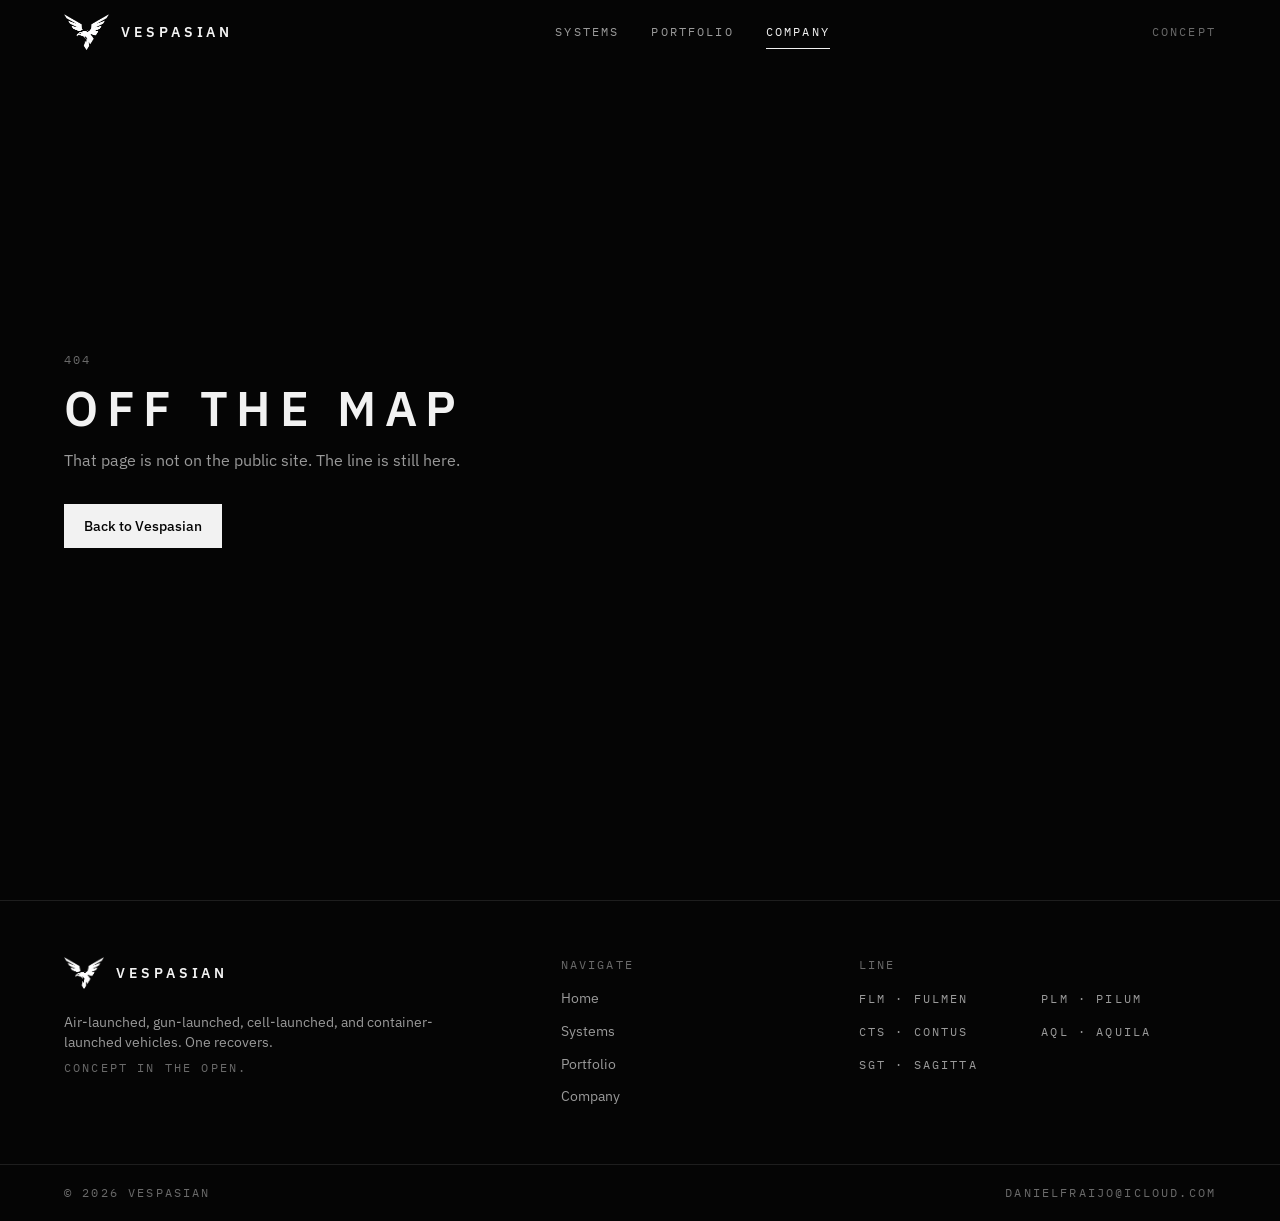
==== commit 7990030e: "Inspection-bay STL viewer and lights-on hangar still Void CAD frame with full-sphere orbit and camer" ====
--- a/company/index.html
+++ b/company/index.html
@@ -1 +1 @@
-<!DOCTYPE html><html lang="en" class="dark antialiased"><head><meta charSet="utf-8"/><meta name="viewport" content="width=device-width, initial-scale=1"/><link rel="preload" as="image" href="/brand/logo-on-dark.png"/><link rel="preload" as="image" href="/brand/logo-on-light.png"/><link rel="preload" as="image" href="/brand/lockup-on-dark.png"/><link rel="preload" as="image" href="/brand/lockup-on-light.png"/><link rel="stylesheet" href="/assets/styles-Cja26QZN.css" data-precedence="default"/><title>Company · VESPASIAN</title><meta name="theme-color" content="#050505"/><meta name="color-scheme" content="dark"/><meta name="description" content="Vespasian — concept air vehicles. Mission, approach, contact."/><link rel="modulepreload" href="/assets/index-LZMGUpYl.js"/><link rel="modulepreload" href="/assets/with-selector-DN3lmfWr.js"/><link rel="modulepreload" href="/assets/company-CVGBemJn.js"/><link rel="modulepreload" href="/assets/reveal-Dp9w9FJq.js"/><link rel="modulepreload" href="/assets/button-CznVgFzv.js"/><link rel="icon" type="image/png" href="/brand/icon-eagle.png"/><link rel="icon" type="image/svg+xml" href="/favicon.svg"/></head><body class="bg-canvas text-ink"><div class="flex min-h-dvh flex-col bg-canvas text-ink"><a href="#main" class="sr-only focus:not-sr-only focus:fixed focus:left-4 focus:top-4 focus:z-50 focus:bg-bone focus:px-4 focus:py-2 focus:text-sm focus:text-on-bone">Skip to content</a><header class="fixed inset-x-0 top-0 z-50 border-b transition-[background-color,border-color,backdrop-filter] duration-200 border-transparent bg-transparent"><div class="pointer-events-none absolute inset-x-0 top-0 h-px bg-linear-to-r from-transparent via-ink to-transparent opacity-40"></div><div class="page flex h-16 items-center justify-between gap-4"><a aria-label="Vespasian home" href="/" class="group flex items-center gap-3 text-ink"><span class="brand-mark relative inline-block shrink-0 aspect-[5/4] h-9 w-auto transition-transform duration-200 group-hover:scale-105" aria-hidden="true"><img src="/brand/logo-on-dark.png" alt="" class="brand-mark-dark absolute inset-0 h-full w-full object-contain"/><img src="/brand/logo-on-light.png" alt="" class="brand-mark-light absolute inset-0 h-full w-full object-contain"/></span><span class="font-headline text-sm font-semibold uppercase tracking-mark">Vespasian</span></a><nav class="hidden items-center gap-8 md:flex" aria-label="Primary"><a href="/systems" class="relative py-2 font-mono text-xs uppercase tracking-label transition-colors duration-150 text-mist hover:text-ink">Systems<span class="absolute inset-x-0 -bottom-px h-px bg-bone transition-opacity duration-150 opacity-0"></span></a><a href="/portfolio" class="relative py-2 font-mono text-xs uppercase tracking-label transition-colors duration-150 text-mist hover:text-ink">Portfolio<span class="absolute inset-x-0 -bottom-px h-px bg-bone transition-opacity duration-150 opacity-0"></span></a><a aria-current="page" class="relative py-2 font-mono text-xs uppercase tracking-label transition-colors duration-150 text-ink active" href="/company" data-status="active">Company<span class="absolute inset-x-0 -bottom-px h-px bg-bone transition-opacity duration-150 opacity-100"></span></a></nav><div class="hidden items-center gap-4 md:flex"><span class="font-mono text-xs uppercase tracking-label text-dim">Concept</span></div><button type="button" class="inline-flex size-11 items-center justify-center text-ink md:hidden" aria-expanded="false" aria-controls="mobile-nav" aria-label="Open menu"><svg xmlns="http://www.w3.org/2000/svg" width="24" height="24" viewBox="0 0 24 24" fill="none" stroke="currentColor" stroke-width="2" stroke-linecap="round" stroke-linejoin="round" class="lucide lucide-menu size-5" aria-hidden="true"><path d="M4 12h16"></path><path d="M4 18h16"></path><path d="M4 6h16"></path></svg></button></div></header><div class="flex-1"><!--$--><main id="main" class="pt-16"><section class="page py-14 md:py-20"><p class="font-mono text-xs uppercase tracking-label text-mist">Company</p><h1 class="mt-4 font-headline text-5xl font-semibold uppercase tracking-display md:text-7xl">Vespasian</h1><p class="mt-6 max-w-2xl text-lg text-mist">Air-launched, gun-launched, cell-launched, and container-launched vehicles. One recovers.</p><p class="mt-4 max-w-2xl text-sm leading-relaxed text-mist">White mark on dark, black mark on light. Pages stay at concept.</p><div class="mt-8 flex flex-wrap gap-3"><a href="/systems" class="inline-flex items-center justify-center gap-2 font-medium transition-[color,background-color,border-color,transform,opacity] duration-150 ease-out focus-visible:outline-2 focus-visible:outline-offset-3 focus-visible:outline-bone disabled:pointer-events-none disabled:opacity-40 active:not-disabled:scale-[0.96] bg-bone text-on-bone hover:bg-ink h-11 px-5 text-sm">Systems</a><a href="/portfolio" class="inline-flex items-center justify-center gap-2 font-medium transition-[color,background-color,border-color,transform,opacity] duration-150 ease-out focus-visible:outline-2 focus-visible:outline-offset-3 focus-visible:outline-bone disabled:pointer-events-none disabled:opacity-40 active:not-disabled:scale-[0.96] border border-hair-strong bg-transparent text-ink hover:border-ink/40 hover:bg-raised h-11 px-5 text-sm">Daniel Fraijo</a></div></section><section aria-labelledby="mark-h"><div class="grid md:grid-cols-2"><div class="flex flex-col items-center justify-center gap-5 bg-canvas px-8 py-16"><span class="brand-mark relative inline-block shrink-0 aspect-[5/4] h-36 w-auto md:h-44" aria-hidden="true"><img src="/brand/lockup-on-dark.png" alt="" class="brand-mark-dark absolute inset-0 h-full w-full object-contain"/><img src="/brand/lockup-on-light.png" alt="" class="brand-mark-light absolute inset-0 h-full w-full object-contain"/></span><p class="font-mono text-xs uppercase tracking-label text-dim">White mark · dark field</p></div><div class="on-light flex flex-col items-center justify-center gap-5 bg-bone px-8 py-16"><span class="brand-mark relative inline-block shrink-0 aspect-[5/4] h-36 w-auto md:h-44" aria-hidden="true"><img src="/brand/lockup-on-dark.png" alt="" class="brand-mark-dark absolute inset-0 h-full w-full object-contain"/><img src="/brand/lockup-on-light.png" alt="" class="brand-mark-light absolute inset-0 h-full w-full object-contain"/></span><p class="font-mono text-xs uppercase tracking-label text-on-bone/50">Black mark · light field</p></div></div><div class="border-y border-hair bg-raised"><div class="page py-10 md:py-12"><p id="mark-h" class="font-mono text-xs uppercase tracking-label text-dim">Mark</p><h2 class="mt-3 font-headline text-3xl font-semibold uppercase tracking-display">On dark and on light</h2><p class="mt-4 max-w-prose text-sm leading-relaxed text-mist">The file swaps with the field — light mark on canvas, dark mark on light. Aquila is the returning airframe. Cacus stays spare.</p></div></div></section><section class="border-b border-hair"><div class="page grid gap-px bg-hair py-0 md:grid-cols-3"><div class="reveal bg-canvas p-8" style="transition-delay:0ms"><p class="font-mono text-xs uppercase tracking-label text-dim">Approach · <!-- -->01</p><h2 class="mt-4 font-headline text-2xl font-semibold uppercase tracking-display">Concept in public</h2><p class="mt-3 text-sm leading-relaxed text-mist">Name, class, stencil, and the analysis that can sit in the open. Seeker and payload stay off these pages.</p></div><div class="reveal bg-canvas p-8" style="transition-delay:70ms"><p class="font-mono text-xs uppercase tracking-label text-dim">Approach · <!-- -->02</p><h2 class="mt-4 font-headline text-2xl font-semibold uppercase tracking-display">Five vehicles</h2><p class="mt-3 text-sm leading-relaxed text-mist">Air launch, gun launch, vertical cell, recoverable UAS, container cruise. Each name maps to a class.</p></div><div class="reveal bg-canvas p-8" style="transition-delay:140ms"><p class="font-mono text-xs uppercase tracking-label text-dim">Approach · <!-- -->03</p><h2 class="mt-4 font-headline text-2xl font-semibold uppercase tracking-display">Replace the file</h2><p class="mt-3 text-sm leading-relaxed text-mist">Keep the filenames. Export from the solver. Overwrite. The page frame stays; the numbers move.</p></div></div></section><section class="page py-16 md:py-20" aria-labelledby="names-h"><p class="font-mono text-xs uppercase tracking-label text-mist">The line</p><h2 id="names-h" class="mt-3 font-headline text-3xl font-semibold uppercase tracking-display">Name and class</h2><p class="mt-3 max-w-prose text-sm text-mist">Five vehicles on the public site. Cacus is spare.</p><div class="mt-10 border-t border-hair"><div class="grid grid-cols-12 gap-3 border-b border-hair py-4"><p class="col-span-5 font-headline text-xl font-semibold uppercase tracking-display md:col-span-4">Vespasian</p><p class="col-span-3 font-mono text-xs uppercase tracking-label text-dim md:col-span-2">Company</p><p class="col-span-12 text-sm text-mist md:col-span-6">Concept air-vehicle line.</p></div><div class="grid grid-cols-12 gap-3 border-b border-hair py-4"><p class="col-span-5 font-headline text-xl font-semibold uppercase tracking-display md:col-span-4">Fulmen</p><p class="col-span-3 font-mono text-xs uppercase tracking-label text-dim md:col-span-2">FLM</p><p class="col-span-12 text-sm text-mist md:col-span-6">Air-launched strike.</p></div><div class="grid grid-cols-12 gap-3 border-b border-hair py-4"><p class="col-span-5 font-headline text-xl font-semibold uppercase tracking-display md:col-span-4">Pilum</p><p class="col-span-3 font-mono text-xs uppercase tracking-label text-dim md:col-span-2">PLM</p><p class="col-span-12 text-sm text-mist md:col-span-6">155-class gun-launched ramjet.</p></div><div class="grid grid-cols-12 gap-3 border-b border-hair py-4"><p class="col-span-5 font-headline text-xl font-semibold uppercase tracking-display md:col-span-4">Contus</p><p class="col-span-3 font-mono text-xs uppercase tracking-label text-dim md:col-span-2">CTS</p><p class="col-span-12 text-sm text-mist md:col-span-6">Vertical-cell air-breather.</p></div><div class="grid grid-cols-12 gap-3 border-b border-hair py-4"><p class="col-span-5 font-headline text-xl font-semibold uppercase tracking-display md:col-span-4">Aquila</p><p class="col-span-3 font-mono text-xs uppercase tracking-label text-dim md:col-span-2">AQL</p><p class="col-span-12 text-sm text-mist md:col-span-6">Recoverable UAS.</p></div><div class="grid grid-cols-12 gap-3 border-b border-hair py-4"><p class="col-span-5 font-headline text-xl font-semibold uppercase tracking-display md:col-span-4">Sagitta</p><p class="col-span-3 font-mono text-xs uppercase tracking-label text-dim md:col-span-2">SGT</p><p class="col-span-12 text-sm text-mist md:col-span-6">Container-launched cruise.</p></div><div class="grid grid-cols-12 gap-3 border-b border-hair py-4"><p class="col-span-5 font-headline text-xl font-semibold uppercase tracking-display md:col-span-4">Cacus</p><p class="col-span-3 font-mono text-xs uppercase tracking-label text-dim md:col-span-2">Spare</p><p class="col-span-12 text-sm text-mist md:col-span-6">Unused. Kept off the line.</p></div></div></section><section class="border-t border-hair" aria-labelledby="line-h"><div class="page py-16 md:py-20"><p class="font-mono text-xs uppercase tracking-label text-mist">Currently on the public site</p><h2 id="line-h" class="mt-3 font-headline text-3xl font-semibold uppercase tracking-display">5<!-- --> airframes in the line</h2><ul class="mt-8 grid gap-3 sm:grid-cols-2 lg:grid-cols-3"><li><a href="/systems/fulmen" class="block border border-hair p-5 hover:bg-raised"><p class="font-mono text-xs uppercase tracking-label text-dim">FLM</p><p class="mt-2 font-headline text-2xl font-semibold uppercase tracking-display">Fulmen</p><p class="mt-1 text-sm text-mist">Air-launched</p></a></li><li><a href="/systems/pilum" class="block border border-hair p-5 hover:bg-raised"><p class="font-mono text-xs uppercase tracking-label text-dim">PLM</p><p class="mt-2 font-headline text-2xl font-semibold uppercase tracking-display">Pilum</p><p class="mt-1 text-sm text-mist">155 artillery</p></a></li><li><a href="/systems/contus" class="block border border-hair p-5 hover:bg-raised"><p class="font-mono text-xs uppercase tracking-label text-dim">CTS</p><p class="mt-2 font-headline text-2xl font-semibold uppercase tracking-display">Contus</p><p class="mt-1 text-sm text-mist">VLS cell-launched</p></a></li><li><a href="/systems/aquila" class="block border border-hair p-5 hover:bg-raised"><p class="font-mono text-xs uppercase tracking-label text-dim">AQL</p><p class="mt-2 font-headline text-2xl font-semibold uppercase tracking-display">Aquila</p><p class="mt-1 text-sm text-mist">UAS that returns</p></a></li><li><a href="/systems/sagitta" class="block border border-hair p-5 hover:bg-raised"><p class="font-mono text-xs uppercase tracking-label text-dim">SGT</p><p class="mt-2 font-headline text-2xl font-semibold uppercase tracking-display">Sagitta</p><p class="mt-1 text-sm text-mist">Container-launched</p></a></li></ul></div></section><section class="border-t border-hair bg-raised" aria-labelledby="contact-h"><div class="page grid gap-10 py-16 md:grid-cols-12 md:py-20"><div class="md:col-span-6"><p class="font-mono text-xs uppercase tracking-label text-mist">Contact</p><h2 id="contact-h" class="mt-3 font-headline text-3xl font-semibold uppercase tracking-display">Write</h2><p class="mt-4 max-w-prose text-sm text-mist">Concept studies, CAD, or the line. Public pages stay at concept level — do not send anything that should not sit in the open.</p></div><dl class="grid gap-6 md:col-span-6"><div><dt class="font-mono text-xs uppercase tracking-label text-dim">Person</dt><dd class="mt-1">Daniel Fraijo</dd></div><div><dt class="font-mono text-xs uppercase tracking-label text-dim">Email</dt><dd class="mt-1"><a href="mailto:danielfraijo@icloud.com" class="hover:text-bone">danielfraijo@icloud.com</a></dd></div><div><dt class="font-mono text-xs uppercase tracking-label text-dim">Location</dt><dd class="mt-1 text-mist">Tucson, Arizona</dd></div></dl></div></section></main><script>(function(a,f){let l;try{l=JSON.parse(sessionStorage.getItem(a)||"{}")}catch{return}const n=l?.[f||history.state?.__TSR_key];let c=!1;for(const t in n){const e=n[t],o=e?.scrollX,s=e?.scrollY;if(Number.isFinite(o)&&Number.isFinite(s)){if(t==="window")scrollTo(o,s),c=!0;else if(t)try{const r=document.querySelector(t);r&&(r.scrollLeft=o,r.scrollTop=s)}catch{}}}if(c)return;const i=location.hash.slice(1);if(i){const t=history.state?.__hashScrollIntoViewOptions??!0;if(t){const e=document.getElementById(i);e&&e.scrollIntoView(t)}return}scrollTo(0,0)})("tsr-scroll-restoration-v1_3");document.currentScript.remove()</script><!--/$--></div><footer class="relative border-t border-hair bg-canvas"><div class="pointer-events-none absolute inset-x-0 top-0 h-px bg-linear-to-r from-transparent via-ink to-transparent opacity-30"></div><div class="page grid gap-10 py-14 md:grid-cols-12"><div class="md:col-span-5"><a href="/" class="inline-flex items-center gap-3 text-ink"><span class="brand-mark relative inline-block shrink-0 aspect-[5/4] h-8 w-auto" aria-hidden="true"><img src="/brand/logo-on-dark.png" alt="" class="brand-mark-dark absolute inset-0 h-full w-full object-contain"/><img src="/brand/logo-on-light.png" alt="" class="brand-mark-light absolute inset-0 h-full w-full object-contain"/></span><span class="font-headline text-sm font-semibold uppercase tracking-mark">Vespasian</span></a><p class="mt-4 max-w-sm text-sm text-mist">Air-launched, gun-launched, cell-launched, and container-launched vehicles. One recovers.</p><p class="mt-2 font-mono text-xs uppercase tracking-label text-dim">Concept in the open.</p></div><div class="md:col-span-3"><p class="font-mono text-xs uppercase tracking-label text-dim">Navigate</p><ul class="mt-3 space-y-2"><li><a href="/" class="text-sm text-mist hover:text-ink">Home</a></li><li><a href="/systems" class="text-sm text-mist hover:text-ink">Systems</a></li><li><a href="/portfolio" class="text-sm text-mist hover:text-ink">Portfolio</a></li><li><a class="text-sm text-mist hover:text-ink active" href="/company" data-status="active" aria-current="page">Company</a></li></ul></div><div class="md:col-span-4"><p class="font-mono text-xs uppercase tracking-label text-dim">Line</p><ul class="mt-3 grid grid-cols-2 gap-2"><li><a href="/systems/fulmen" class="font-mono text-xs uppercase tracking-label text-mist hover:text-ink">FLM<!-- --> · <!-- -->Fulmen</a></li><li><a href="/systems/pilum" class="font-mono text-xs uppercase tracking-label text-mist hover:text-ink">PLM<!-- --> · <!-- -->Pilum</a></li><li><a href="/systems/contus" class="font-mono text-xs uppercase tracking-label text-mist hover:text-ink">CTS<!-- --> · <!-- -->Contus</a></li><li><a href="/systems/aquila" class="font-mono text-xs uppercase tracking-label text-mist hover:text-ink">AQL<!-- --> · <!-- -->Aquila</a></li><li><a href="/systems/sagitta" class="font-mono text-xs uppercase tracking-label text-mist hover:text-ink">SGT<!-- --> · <!-- -->Sagitta</a></li></ul></div></div><div class="border-t border-hair"><div class="page flex flex-col gap-3 py-5 text-xs text-dim sm:flex-row sm:items-center sm:justify-between"><p class="font-mono uppercase tracking-label">© <!-- -->2026<!-- --> <!-- -->Vespasian</p><a href="mailto:danielfraijo@icloud.com" class="font-mono uppercase tracking-label hover:text-ink">danielfraijo@icloud.com</a></div></div></footer></div><script class="$tsr" id="$tsr-stream-barrier">(self.$R=self.$R||{})["tsr"]=[];self.$_TSR={h(){this.hydrated=!0,this.c()},e(){this.streamEnded=!0,this.c()},c(){this.hydrated&&this.streamEnded&&(delete self.$_TSR,delete self.$R.tsr)},p(e){this.initialized?e():this.buffer.push(e)},buffer:[]};$_TSR.router=($R=>$R[0]={manifest:$R[1]={routes:$R[2]={__root__:$R[3]={preloads:$R[4]=["/assets/index-LZMGUpYl.js","/assets/with-selector-DN3lmfWr.js"],scripts:$R[5]=[$R[6]={attrs:$R[7]={type:"module",async:!0,src:"/assets/index-LZMGUpYl.js"}}]},"/company":$R[8]={preloads:$R[9]=["/assets/company-CVGBemJn.js","/assets/reveal-Dp9w9FJq.js","/assets/button-CznVgFzv.js"]}}},matches:$R[10]=[$R[11]={i:"__root__ ",u:1789687518715,s:"success",ssr:!0},$R[12]={i:" company company",u:1789687518715,s:"success",ssr:!0}]})($R["tsr"]);$_TSR.e();document.currentScript.remove()</script><script type="module" async="" src="/assets/index-LZMGUpYl.js"></script></body></html>+<!DOCTYPE html><html lang="en" class="dark antialiased"><head><meta charSet="utf-8"/><meta name="viewport" content="width=device-width, initial-scale=1"/><link rel="preload" as="image" href="/brand/logo-on-dark.png"/><link rel="preload" as="image" href="/brand/logo-on-light.png"/><link rel="preload" as="image" href="/images/engine-stand.jpg"/><link rel="stylesheet" href="/assets/styles-BzP15CKt.css" data-precedence="default"/><title>Company · VESPASIAN</title><meta name="theme-color" content="#050505"/><meta name="color-scheme" content="dark"/><meta name="description" content="Vespasian designs concept air vehicles and publishes the analysis that can sit in the open."/><link rel="modulepreload" href="/assets/index-XP1B8Zco.js"/><link rel="modulepreload" href="/assets/with-selector-DN3lmfWr.js"/><link rel="modulepreload" href="/assets/company-BmolNwfB.js"/><link rel="modulepreload" href="/assets/reveal-COvpsvMs.js"/><link rel="icon" type="image/png" href="/brand/icon-eagle.png"/><link rel="icon" type="image/svg+xml" href="/favicon.svg"/></head><body class="bg-canvas text-ink"><div class="flex min-h-dvh flex-col bg-canvas text-ink"><a href="#main" class="sr-only focus:not-sr-only focus:fixed focus:left-4 focus:top-4 focus:z-50 focus:bg-bone focus:px-4 focus:py-2 focus:text-sm focus:text-on-bone">Skip to content</a><header class="fixed inset-x-0 top-0 z-50 border-b transition-[background-color,border-color,backdrop-filter] duration-200 border-transparent bg-transparent"><div class="page flex h-16 items-center justify-between gap-4"><a aria-label="Vespasian home" href="/" class="group flex items-center gap-3 text-ink"><span class="brand-mark relative inline-block shrink-0 aspect-[5/4] h-9 w-auto" aria-hidden="true"><img src="/brand/logo-on-dark.png" alt="" class="brand-mark-dark absolute inset-0 h-full w-full object-contain"/><img src="/brand/logo-on-light.png" alt="" class="brand-mark-light absolute inset-0 h-full w-full object-contain"/></span><span class="font-headline text-sm font-semibold uppercase tracking-mark">Vespasian</span></a><nav class="hidden items-center gap-8 md:flex" aria-label="Primary"><a href="/systems" class="relative py-2 font-mono text-xs uppercase tracking-label transition-colors duration-150 text-mist hover:text-ink">Systems<span class="absolute inset-x-0 -bottom-px h-px bg-bone transition-opacity duration-150 opacity-0"></span></a><a href="/portfolio" class="relative py-2 font-mono text-xs uppercase tracking-label transition-colors duration-150 text-mist hover:text-ink">Portfolio<span class="absolute inset-x-0 -bottom-px h-px bg-bone transition-opacity duration-150 opacity-0"></span></a><a aria-current="page" class="relative py-2 font-mono text-xs uppercase tracking-label transition-colors duration-150 text-ink active" href="/company" data-status="active">Company<span class="absolute inset-x-0 -bottom-px h-px bg-bone transition-opacity duration-150 opacity-100"></span></a></nav><div class="hidden items-center gap-4 md:flex"><span class="font-mono text-xs uppercase tracking-label text-dim">Concept</span></div><button type="button" class="inline-flex size-11 items-center justify-center text-ink md:hidden" aria-expanded="false" aria-controls="mobile-nav" aria-label="Open menu"><svg xmlns="http://www.w3.org/2000/svg" width="24" height="24" viewBox="0 0 24 24" fill="none" stroke="currentColor" stroke-width="2" stroke-linecap="round" stroke-linejoin="round" class="lucide lucide-menu size-5" aria-hidden="true"><path d="M4 12h16"></path><path d="M4 18h16"></path><path d="M4 6h16"></path></svg></button></div></header><div class="flex-1"><!--$--><main id="main" class="pt-16"><section class="relative min-h-[58dvh] overflow-hidden border-b border-hair"><img src="/images/engine-stand.jpg" alt="" class="absolute inset-0 h-full w-full object-cover"/><div class="absolute inset-0 bg-linear-to-t from-canvas via-canvas/70 to-canvas/25"></div><div class="page relative flex min-h-[58dvh] flex-col justify-end pb-12 pt-28"><p class="font-mono text-xs uppercase tracking-label text-mist">Company</p><h1 class="mt-4 font-headline text-5xl font-semibold uppercase tracking-display md:text-7xl">Vespasian</h1><p class="mt-6 max-w-2xl text-lg text-mist">Air-launched, gun-launched, cell-launched, and container-launched vehicles. One recovers.</p></div></section><section class="page grid gap-10 py-16 md:grid-cols-12 md:py-24"><div class="md:col-span-5"><p class="font-mono text-xs uppercase tracking-label text-mist">About</p><h2 class="mt-4 font-headline text-3xl font-semibold uppercase tracking-display md:text-4xl">An air-vehicle house, at concept.</h2></div><div class="max-w-prose space-y-4 text-sm leading-relaxed text-mist md:col-span-7 md:text-base"><p>Vespasian studies air vehicles across launch class. The public line is Fulmen, Pilum, Contus, Aquila, and Sagitta — air-launched, gun-launched, vertical-cell, recoverable, and container-launched. Each page carries a name, a stencil, geometry you can handle, and the analysis pack that belongs on it.</p><p>The work is digital engineering: parametric outer mold lines, force and heat, structures, and trajectory. Figures on these pages are concept until the solver export overwrites the file. The frame stays. That is what the site is for.</p><p>Seeker, payload, and anything that should not sit in the open stay off these pages.</p></div></section><section class="border-y border-hair"><div class="page grid gap-px bg-hair md:grid-cols-3"><div class="reveal bg-canvas p-8" style="transition-delay:0ms"><p class="font-mono text-xs uppercase tracking-label text-dim">01</p><h2 class="mt-4 font-headline text-2xl font-semibold uppercase tracking-display">Vehicles</h2><p class="mt-3 text-sm leading-relaxed text-mist">Five airframes, five launch classes. Name, stencil, and a working outer mold line on each public page.</p></div><div class="reveal bg-canvas p-8" style="transition-delay:70ms"><p class="font-mono text-xs uppercase tracking-label text-dim">02</p><h2 class="mt-4 font-headline text-2xl font-semibold uppercase tracking-display">Analysis</h2><p class="mt-3 text-sm leading-relaxed text-mist">Force, heat, structures, and trajectory. Concept figures until the solver export replaces the file. The frame stays.</p></div><div class="reveal bg-canvas p-8" style="transition-delay:140ms"><p class="font-mono text-xs uppercase tracking-label text-dim">03</p><h2 class="mt-4 font-headline text-2xl font-semibold uppercase tracking-display">Open at concept</h2><p class="mt-3 text-sm leading-relaxed text-mist">What can sit in the open sits here. Seeker, payload, and anything that should not be public stay off these pages.</p></div></div></section><section class="border-b border-hair"><ul class="grid sm:grid-cols-3"><li class="overflow-hidden bg-panel"><img src="/images/cad-desk.jpg" alt="CAD of a slender airframe on a dark engineering desk." class="aspect-photo w-full object-cover" loading="lazy"/></li><li class="overflow-hidden bg-panel"><img src="/images/workshop.jpg" alt="Workshop bench with printed airframe hardware." class="aspect-photo w-full object-cover" loading="lazy"/></li><li class="overflow-hidden bg-panel"><img src="/images/hypershot-stand.jpg" alt="Ogive-fin projectile on an inspection stand." class="aspect-photo w-full object-cover" loading="lazy"/></li></ul></section><section class="page py-16 md:py-24" aria-labelledby="line-h"><p class="font-mono text-xs uppercase tracking-label text-mist">The line</p><h2 id="line-h" class="mt-3 font-headline text-3xl font-semibold uppercase tracking-display md:text-4xl">Five vehicles</h2><p class="mt-3 max-w-prose text-sm text-mist">Public pages. Name, class, stencil, geometry, analysis.</p><div class="mt-10 border-t border-hair"><a href="/systems/fulmen" class="grid grid-cols-12 items-baseline gap-3 border-b border-hair py-5 hover:bg-raised"><p class="col-span-5 font-headline text-xl font-semibold uppercase tracking-display md:col-span-4">Fulmen</p><p class="col-span-3 font-mono text-xs uppercase tracking-label text-dim md:col-span-2">FLM</p><p class="col-span-12 text-sm text-mist md:col-span-6">Air-launched</p></a><a href="/systems/pilum" class="grid grid-cols-12 items-baseline gap-3 border-b border-hair py-5 hover:bg-raised"><p class="col-span-5 font-headline text-xl font-semibold uppercase tracking-display md:col-span-4">Pilum</p><p class="col-span-3 font-mono text-xs uppercase tracking-label text-dim md:col-span-2">PLM</p><p class="col-span-12 text-sm text-mist md:col-span-6">155 artillery</p></a><a href="/systems/contus" class="grid grid-cols-12 items-baseline gap-3 border-b border-hair py-5 hover:bg-raised"><p class="col-span-5 font-headline text-xl font-semibold uppercase tracking-display md:col-span-4">Contus</p><p class="col-span-3 font-mono text-xs uppercase tracking-label text-dim md:col-span-2">CTS</p><p class="col-span-12 text-sm text-mist md:col-span-6">VLS cell-launched</p></a><a href="/systems/aquila" class="grid grid-cols-12 items-baseline gap-3 border-b border-hair py-5 hover:bg-raised"><p class="col-span-5 font-headline text-xl font-semibold uppercase tracking-display md:col-span-4">Aquila</p><p class="col-span-3 font-mono text-xs uppercase tracking-label text-dim md:col-span-2">AQL</p><p class="col-span-12 text-sm text-mist md:col-span-6">UAS that returns</p></a><a href="/systems/sagitta" class="grid grid-cols-12 items-baseline gap-3 border-b border-hair py-5 hover:bg-raised"><p class="col-span-5 font-headline text-xl font-semibold uppercase tracking-display md:col-span-4">Sagitta</p><p class="col-span-3 font-mono text-xs uppercase tracking-label text-dim md:col-span-2">SGT</p><p class="col-span-12 text-sm text-mist md:col-span-6">Container-launched</p></a></div></section><section class="border-t border-hair bg-raised" aria-labelledby="contact-h"><div class="page grid gap-12 py-16 md:grid-cols-12 md:py-24"><div class="md:col-span-5"><p class="font-mono text-xs uppercase tracking-label text-mist">People</p><h2 id="contact-h" class="mt-3 font-headline text-3xl font-semibold uppercase tracking-display">Daniel Fraijo</h2><p class="mt-2 font-mono text-xs uppercase tracking-label text-dim">Design &amp; engineering</p><p class="mt-5 max-w-prose text-sm leading-relaxed text-mist">Designs the line and the analysis that can sit with it. Personal CAD, Hyper-Shot, and reconstruction work live on the portfolio — distinct from these pages.</p></div><dl class="grid content-start gap-8 md:col-span-7 md:grid-cols-2"><div><dt class="font-mono text-xs uppercase tracking-label text-dim">Email</dt><dd class="mt-2"><a href="mailto:danielfraijo@icloud.com" class="font-mono text-sm uppercase tracking-label hover:text-bone">danielfraijo@icloud.com</a></dd></div><div><dt class="font-mono text-xs uppercase tracking-label text-dim">Portfolio</dt><dd class="mt-2"><a href="/portfolio" class="font-mono text-sm uppercase tracking-label text-mist hover:text-ink">Personal work</a></dd></div></dl></div></section></main><script>(function(a,f){let l;try{l=JSON.parse(sessionStorage.getItem(a)||"{}")}catch{return}const n=l?.[f||history.state?.__TSR_key];let c=!1;for(const t in n){const e=n[t],o=e?.scrollX,s=e?.scrollY;if(Number.isFinite(o)&&Number.isFinite(s)){if(t==="window")scrollTo(o,s),c=!0;else if(t)try{const r=document.querySelector(t);r&&(r.scrollLeft=o,r.scrollTop=s)}catch{}}}if(c)return;const i=location.hash.slice(1);if(i){const t=history.state?.__hashScrollIntoViewOptions??!0;if(t){const e=document.getElementById(i);e&&e.scrollIntoView(t)}return}scrollTo(0,0)})("tsr-scroll-restoration-v1_3");document.currentScript.remove()</script><!--/$--></div><footer class="relative border-t border-hair bg-canvas"><div class="page grid gap-10 py-14 md:grid-cols-12"><div class="md:col-span-5"><a href="/" class="inline-flex items-center gap-3 text-ink"><span class="brand-mark relative inline-block shrink-0 aspect-[5/4] h-8 w-auto" aria-hidden="true"><img src="/brand/logo-on-dark.png" alt="" class="brand-mark-dark absolute inset-0 h-full w-full object-contain"/><img src="/brand/logo-on-light.png" alt="" class="brand-mark-light absolute inset-0 h-full w-full object-contain"/></span><span class="font-headline text-sm font-semibold uppercase tracking-mark">Vespasian</span></a><p class="mt-4 max-w-sm text-sm text-mist">Air-launched, gun-launched, cell-launched, and container-launched vehicles. One recovers.</p><p class="mt-2 font-mono text-xs uppercase tracking-label text-dim">Concept in the open.</p></div><div class="md:col-span-3"><p class="font-mono text-xs uppercase tracking-label text-dim">Navigate</p><ul class="mt-3 space-y-2"><li><a href="/" class="text-sm text-mist hover:text-ink">Home</a></li><li><a href="/systems" class="text-sm text-mist hover:text-ink">Systems</a></li><li><a href="/portfolio" class="text-sm text-mist hover:text-ink">Portfolio</a></li><li><a class="text-sm text-mist hover:text-ink active" href="/company" data-status="active" aria-current="page">Company</a></li></ul></div><div class="md:col-span-4"><p class="font-mono text-xs uppercase tracking-label text-dim">Line</p><ul class="mt-3 grid grid-cols-2 gap-2"><li><a href="/systems/fulmen" class="font-mono text-xs uppercase tracking-label text-mist hover:text-ink">FLM<!-- --> · <!-- -->Fulmen</a></li><li><a href="/systems/pilum" class="font-mono text-xs uppercase tracking-label text-mist hover:text-ink">PLM<!-- --> · <!-- -->Pilum</a></li><li><a href="/systems/contus" class="font-mono text-xs uppercase tracking-label text-mist hover:text-ink">CTS<!-- --> · <!-- -->Contus</a></li><li><a href="/systems/aquila" class="font-mono text-xs uppercase tracking-label text-mist hover:text-ink">AQL<!-- --> · <!-- -->Aquila</a></li><li><a href="/systems/sagitta" class="font-mono text-xs uppercase tracking-label text-mist hover:text-ink">SGT<!-- --> · <!-- -->Sagitta</a></li></ul></div></div><div class="border-t border-hair"><div class="page flex flex-col gap-3 py-5 text-xs text-dim sm:flex-row sm:items-center sm:justify-between"><p class="font-mono uppercase tracking-label">© <!-- -->2026<!-- --> <!-- -->Vespasian</p><a href="mailto:danielfraijo@icloud.com" class="font-mono uppercase tracking-label hover:text-ink">danielfraijo@icloud.com</a></div></div></footer></div><script class="$tsr" id="$tsr-stream-barrier">(self.$R=self.$R||{})["tsr"]=[];self.$_TSR={h(){this.hydrated=!0,this.c()},e(){this.streamEnded=!0,this.c()},c(){this.hydrated&&this.streamEnded&&(delete self.$_TSR,delete self.$R.tsr)},p(e){this.initialized?e():this.buffer.push(e)},buffer:[]};$_TSR.router=($R=>$R[0]={manifest:$R[1]={routes:$R[2]={__root__:$R[3]={preloads:$R[4]=["/assets/index-XP1B8Zco.js","/assets/with-selector-DN3lmfWr.js"],scripts:$R[5]=[$R[6]={attrs:$R[7]={type:"module",async:!0,src:"/assets/index-XP1B8Zco.js"}}]},"/company":$R[8]={preloads:$R[9]=["/assets/company-BmolNwfB.js","/assets/reveal-COvpsvMs.js"]}}},matches:$R[10]=[$R[11]={i:"__root__ ",u:1789691819715,s:"success",ssr:!0},$R[12]={i:" company company",u:1789691819715,s:"success",ssr:!0}]})($R["tsr"]);$_TSR.e();document.currentScript.remove()</script><script type="module" async="" src="/assets/index-XP1B8Zco.js"></script></body></html>
